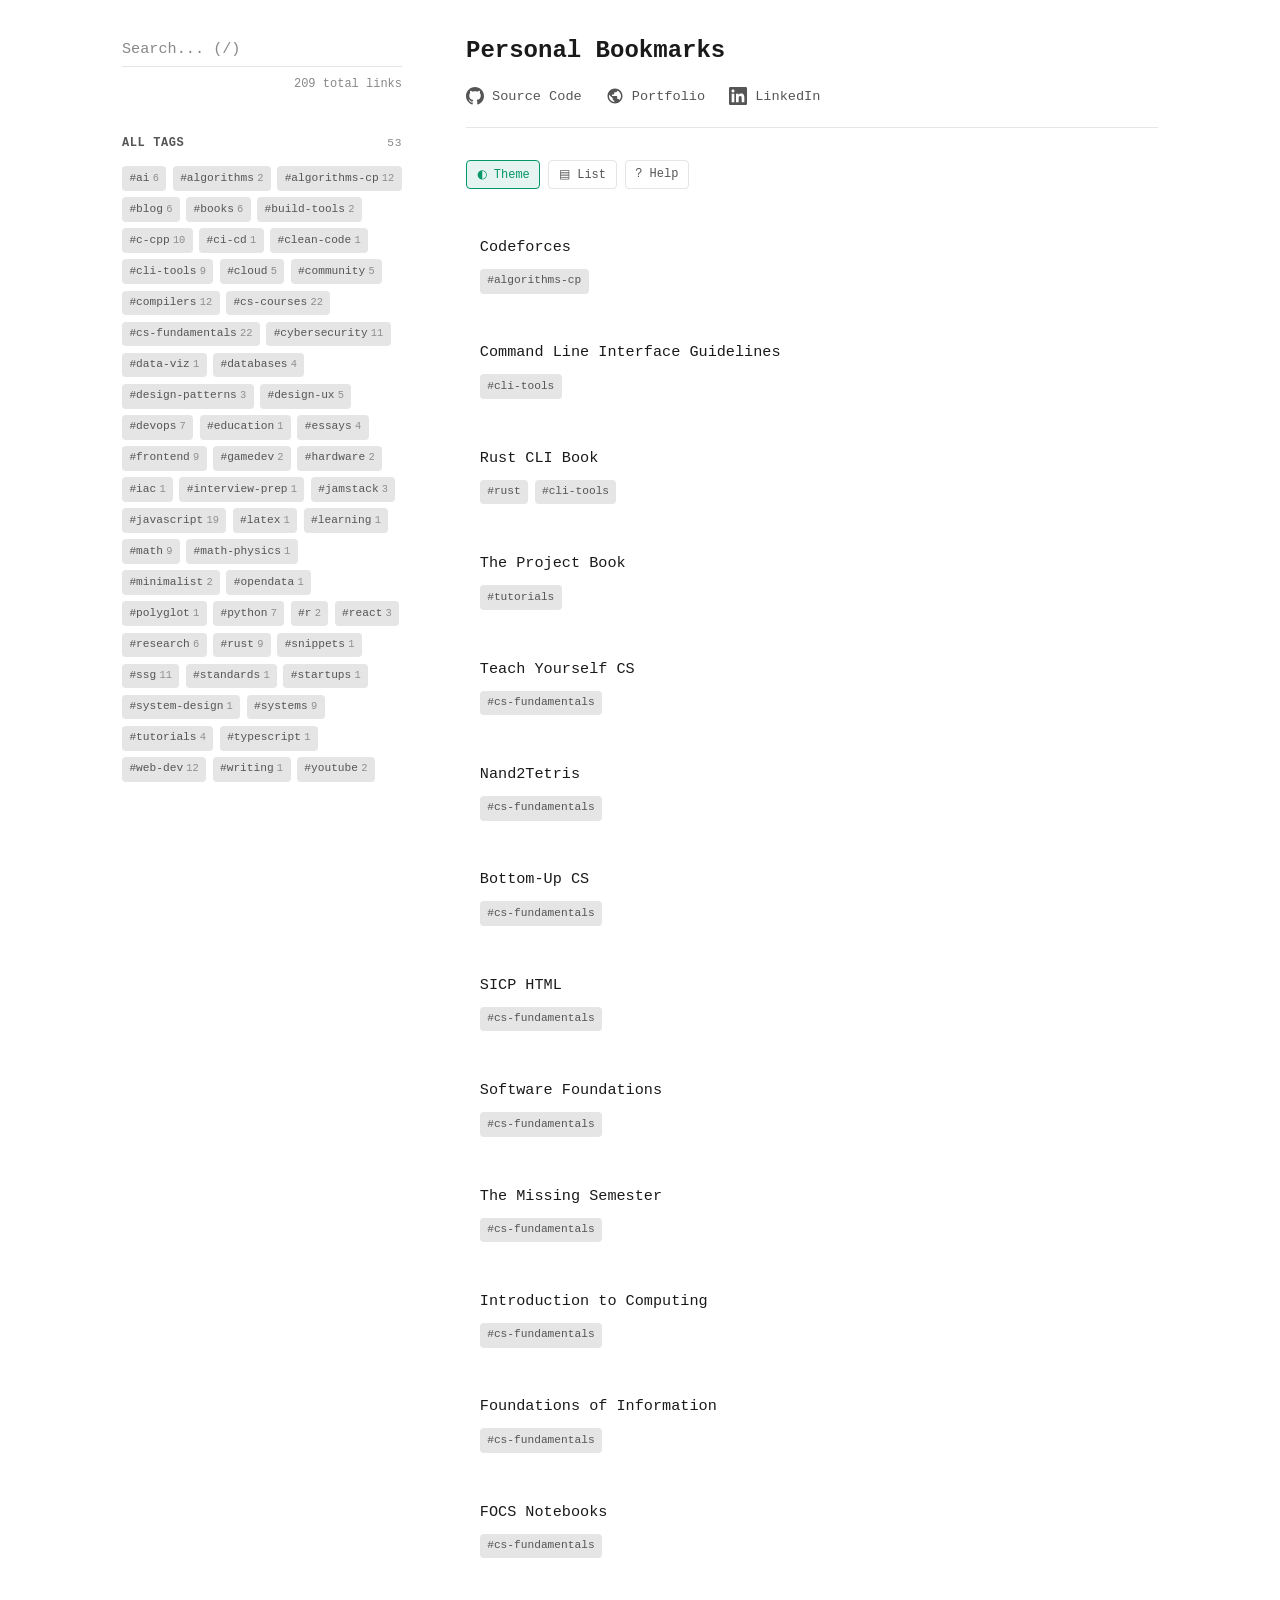
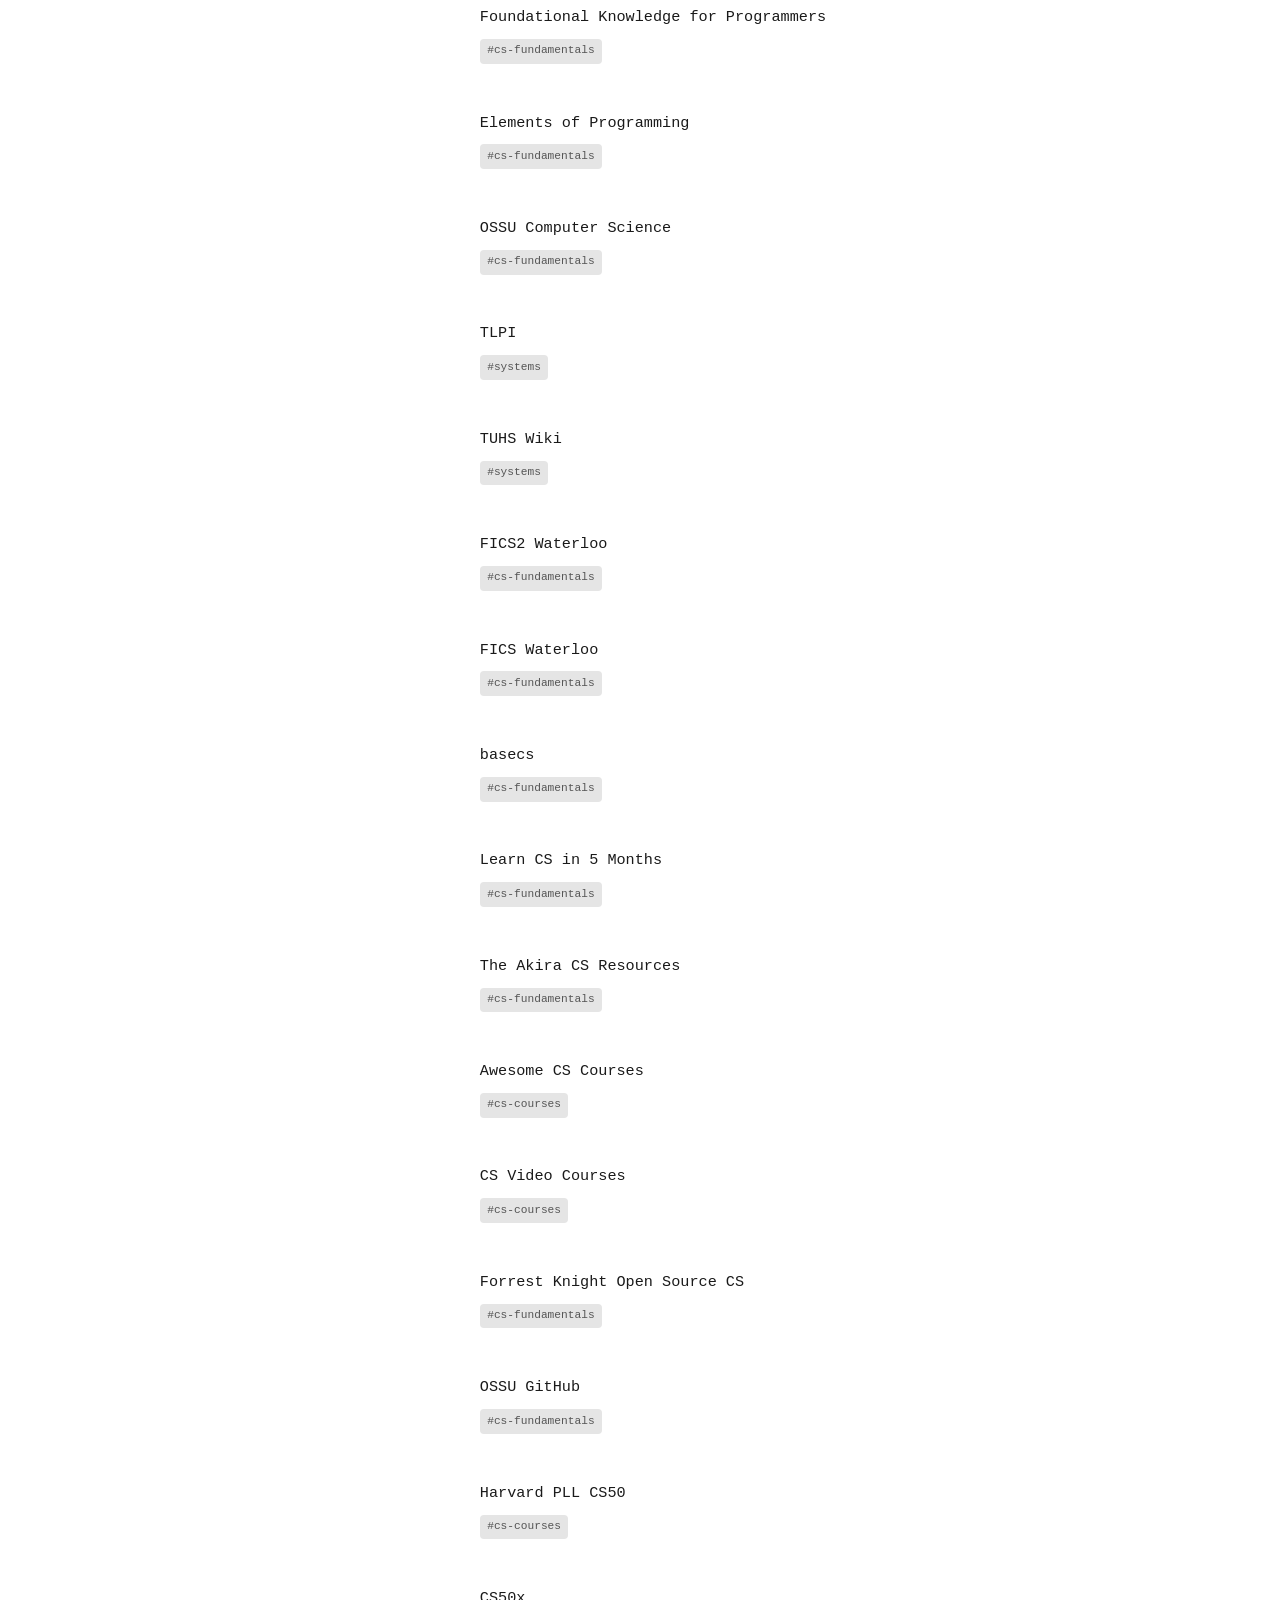
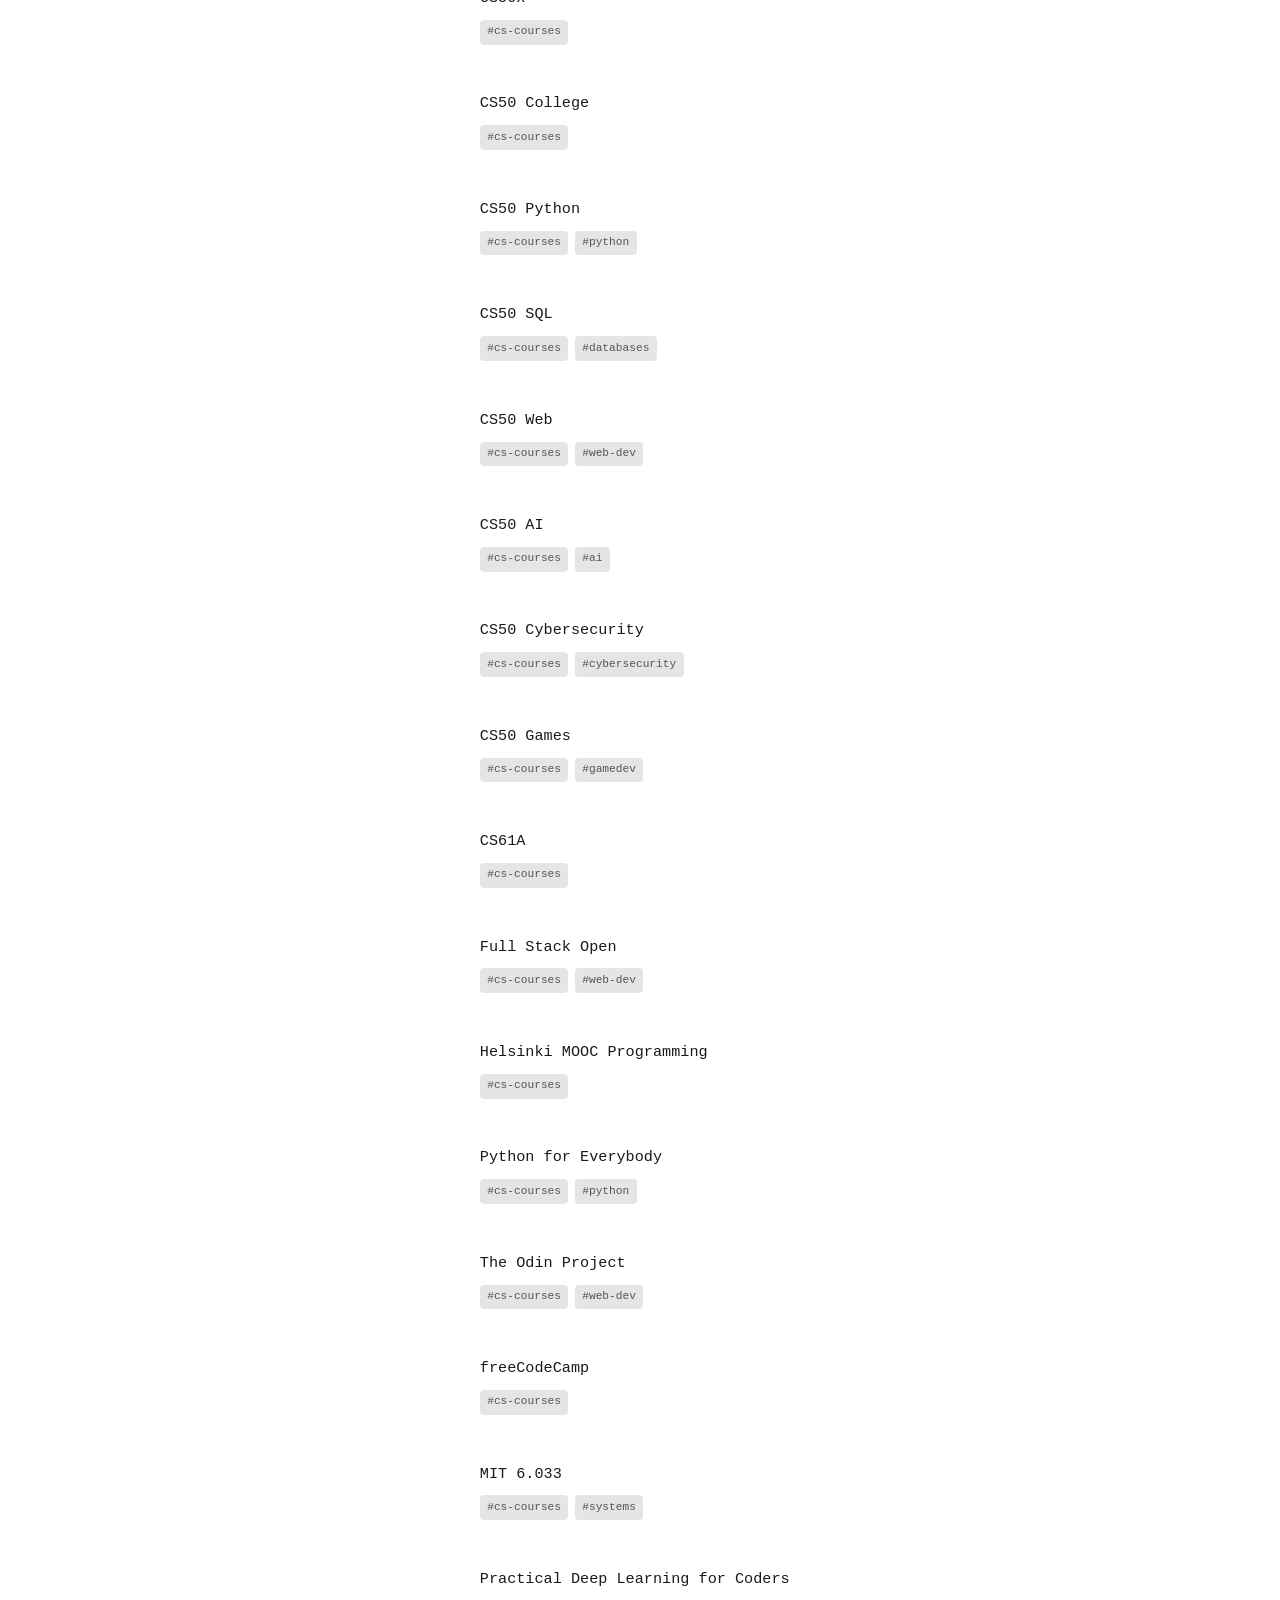
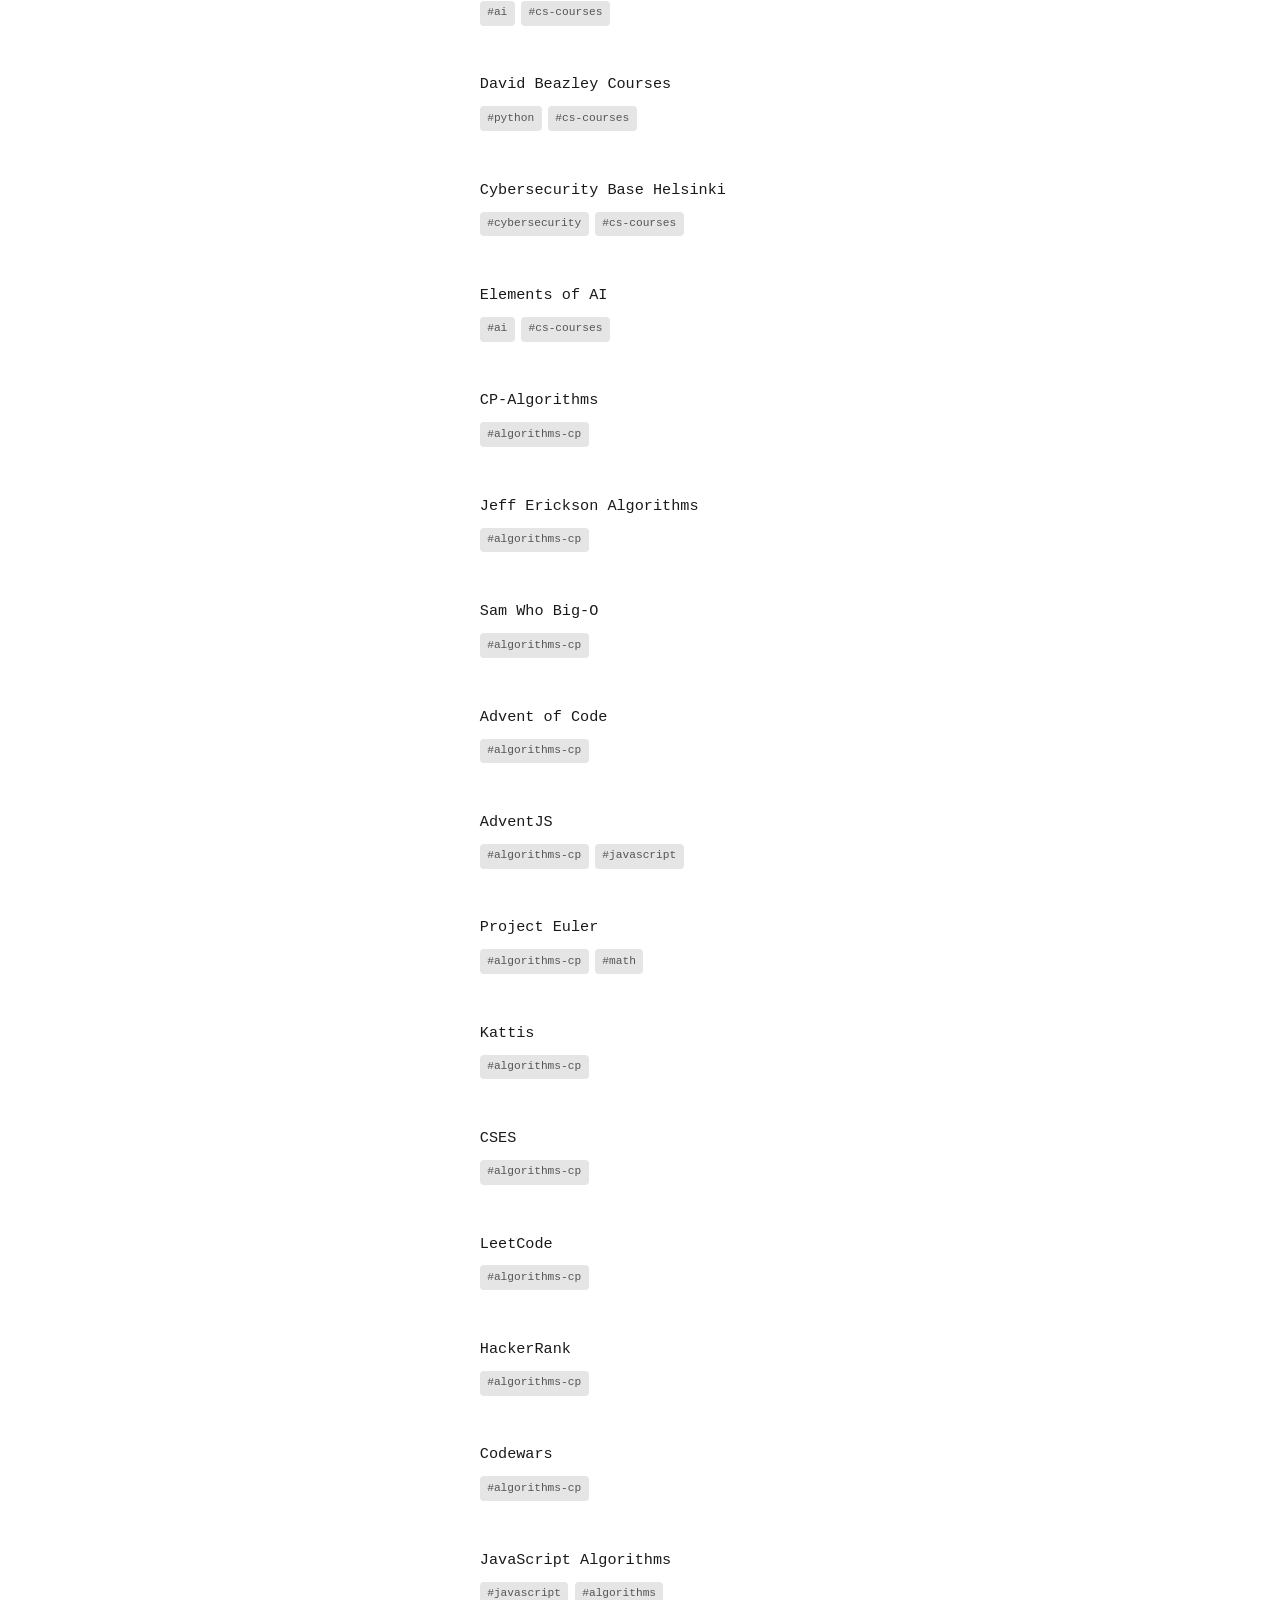
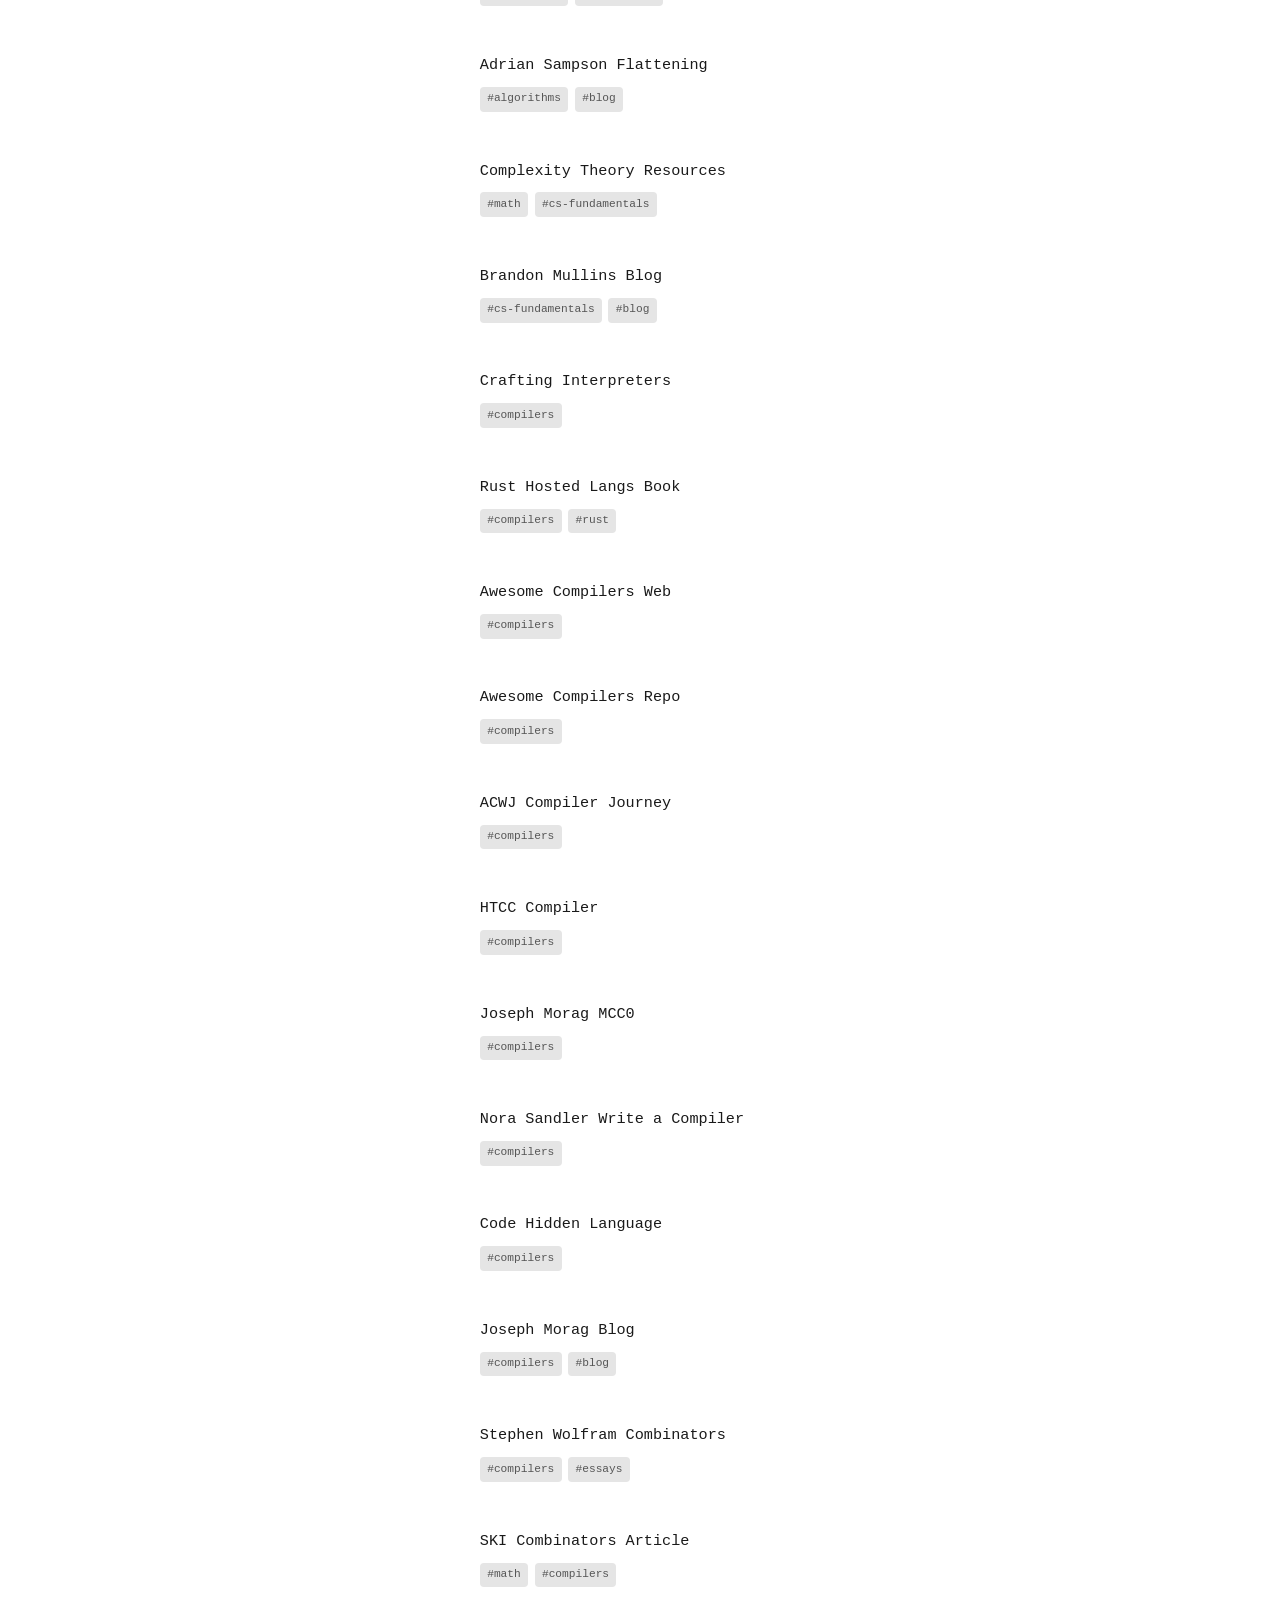
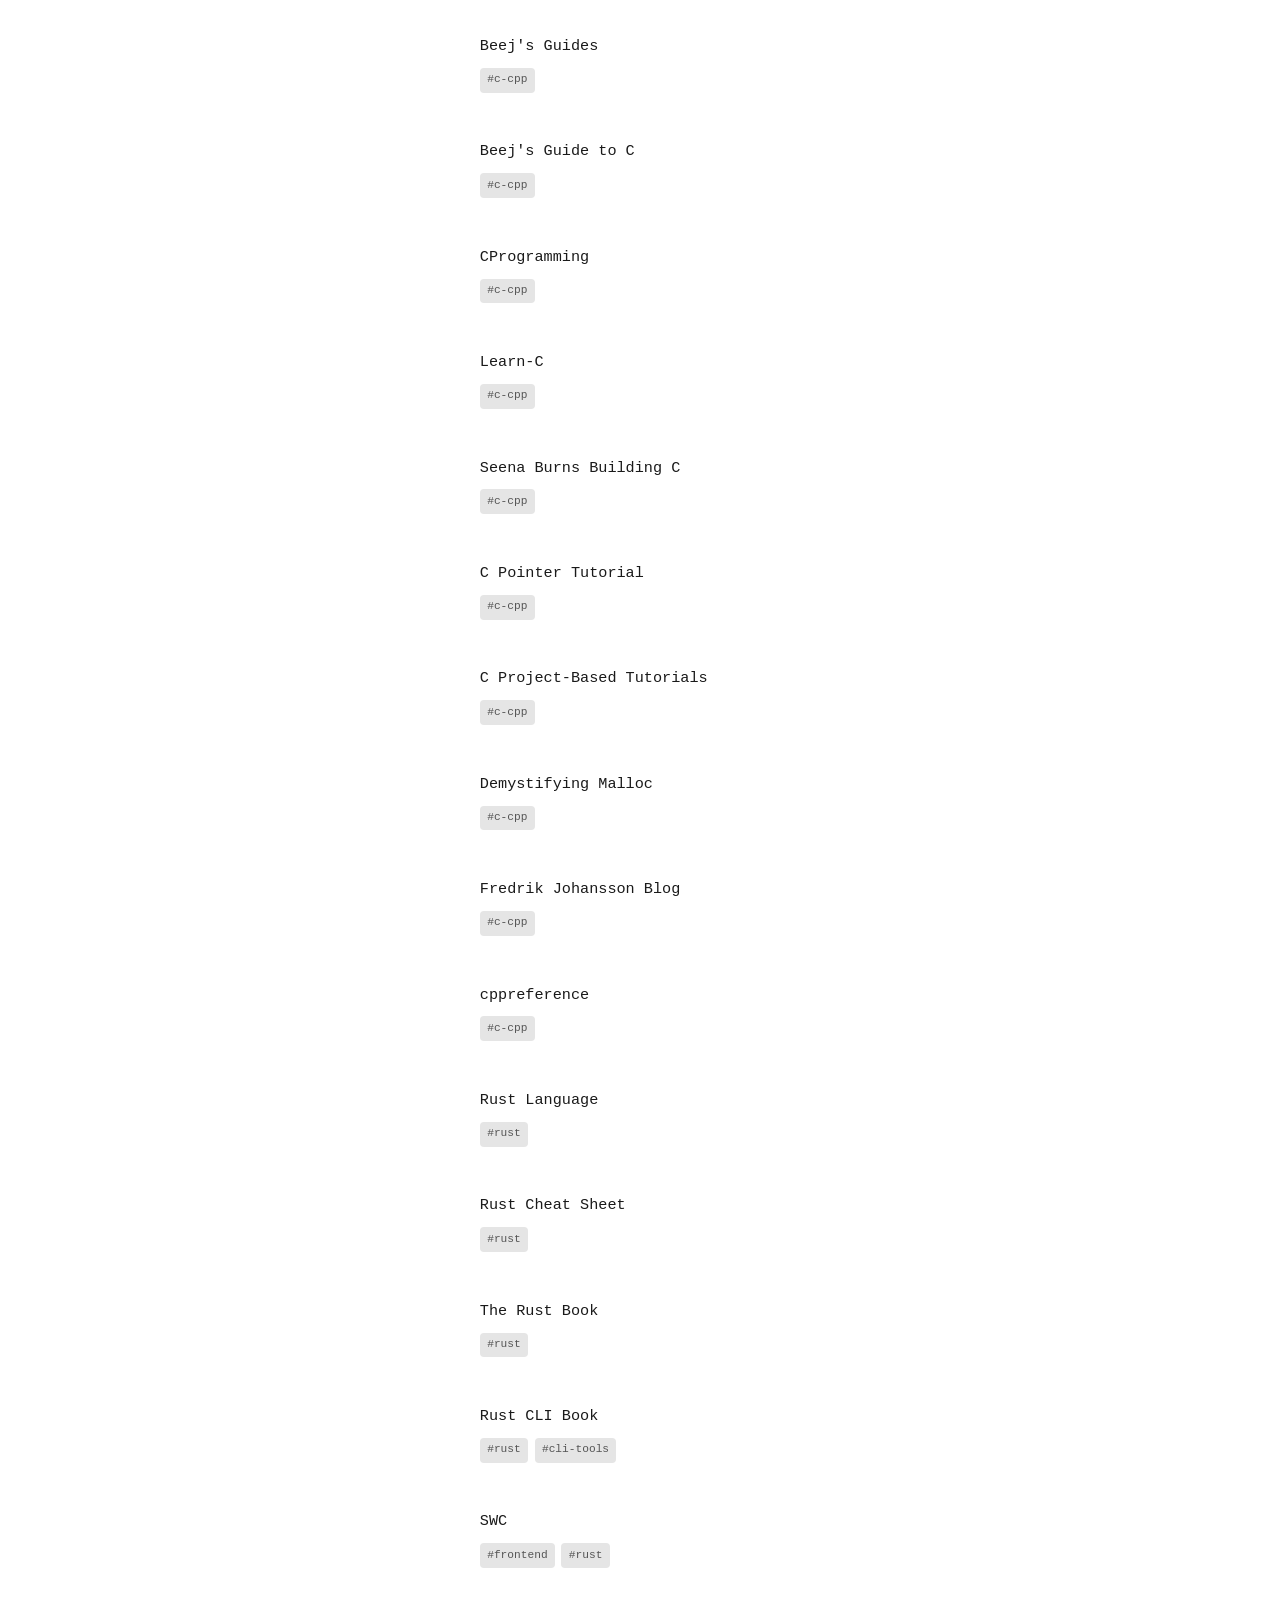
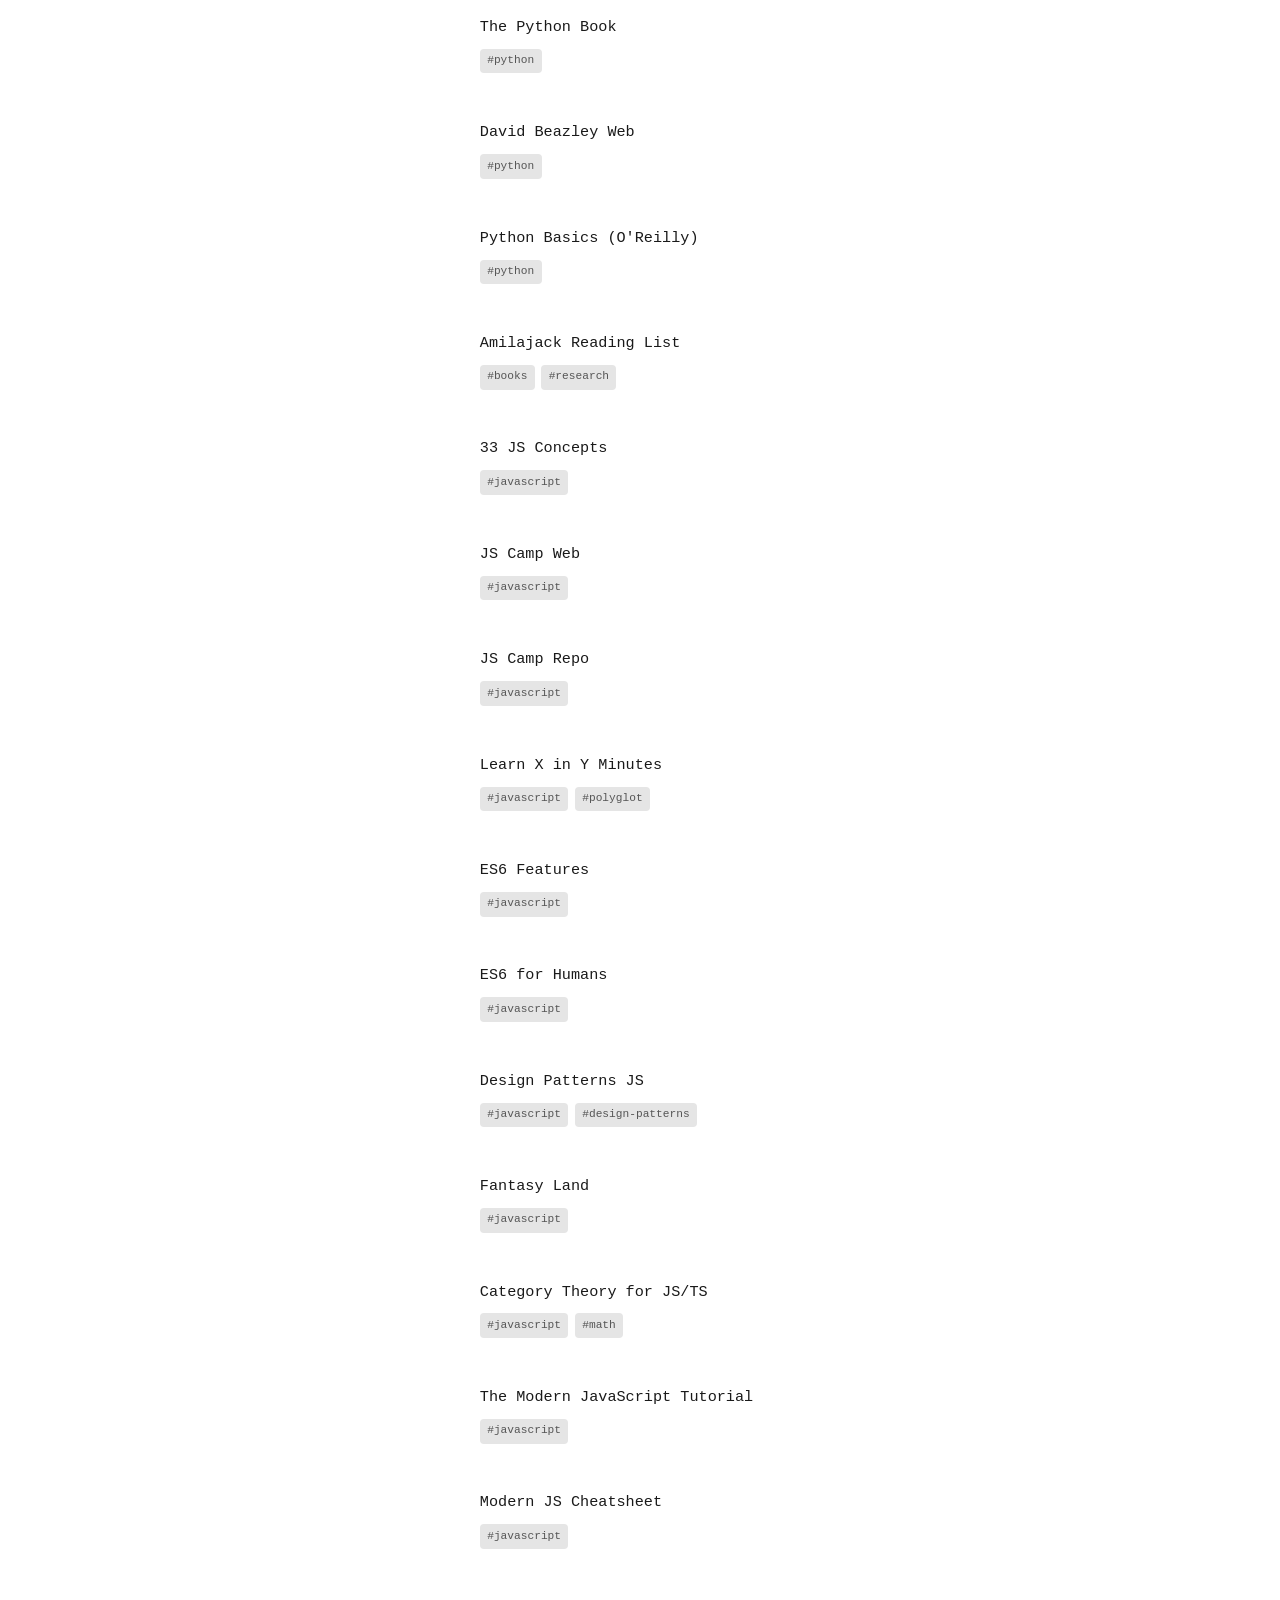
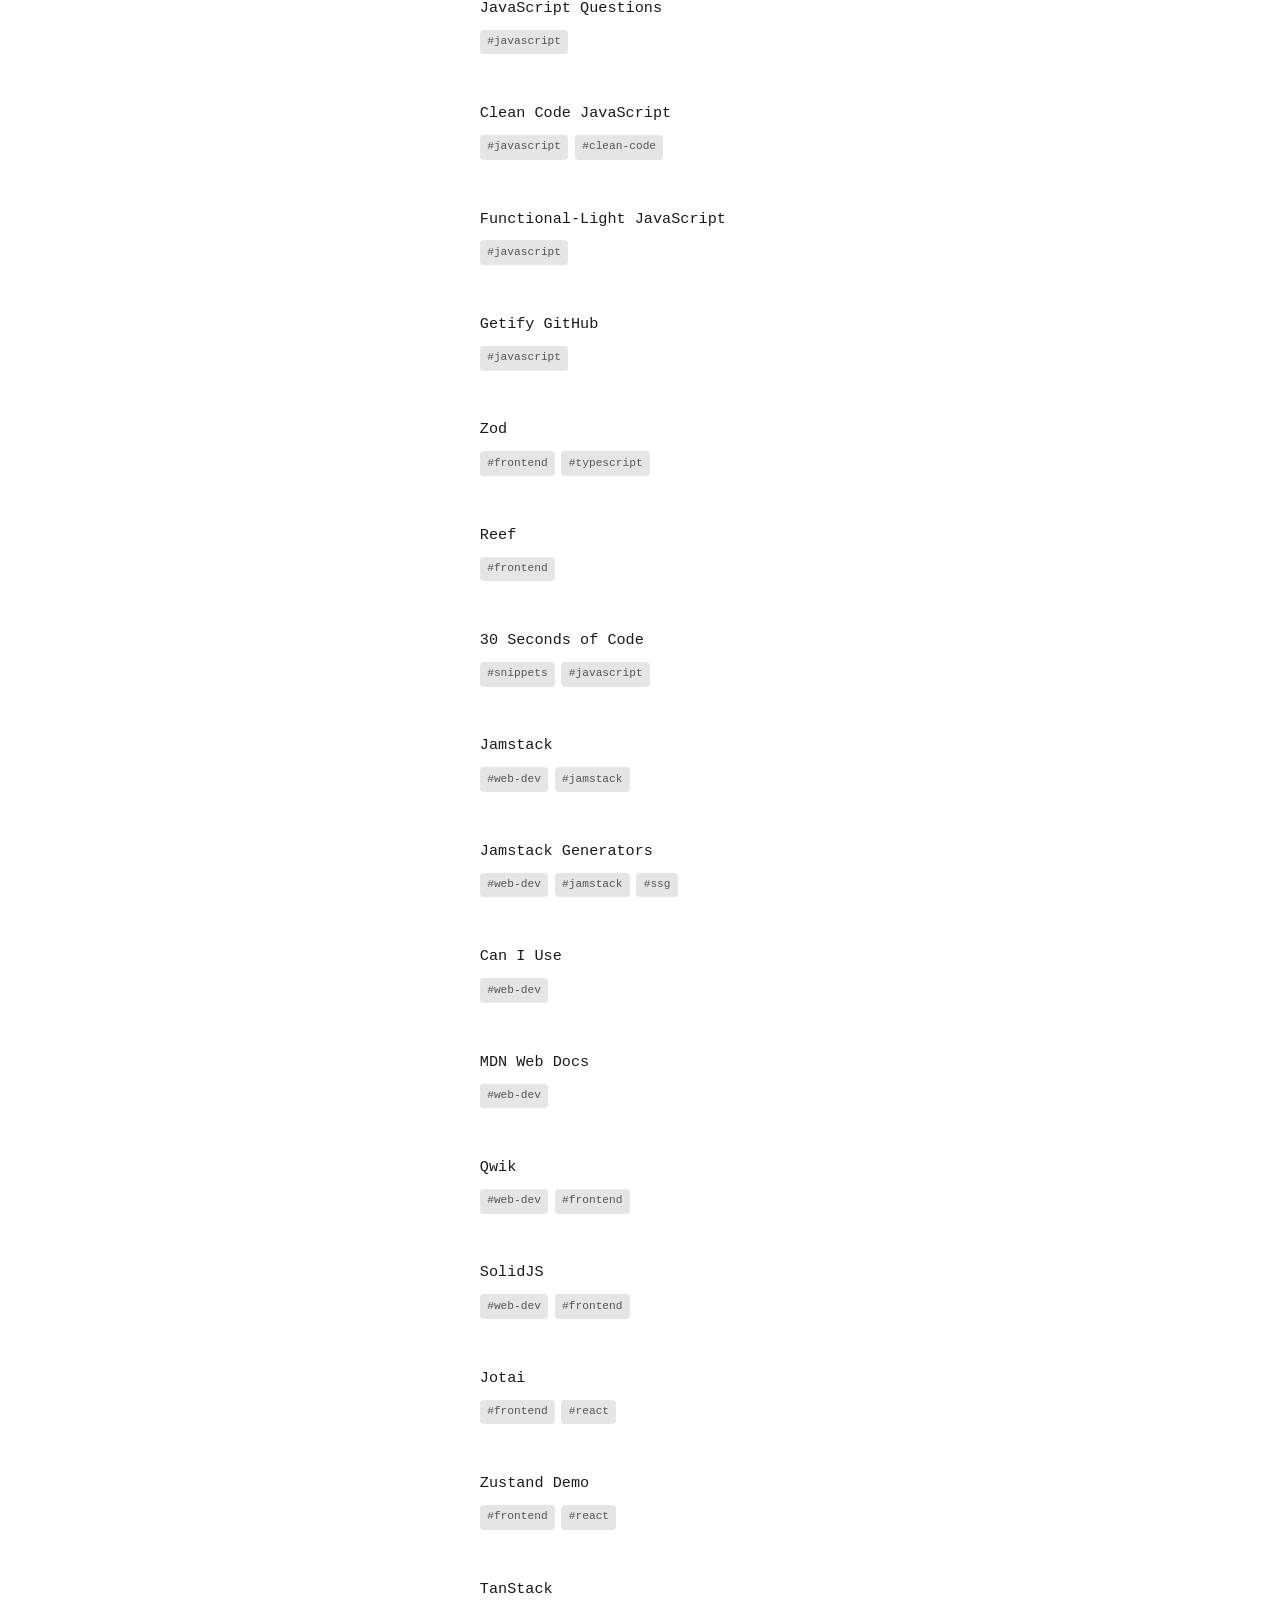
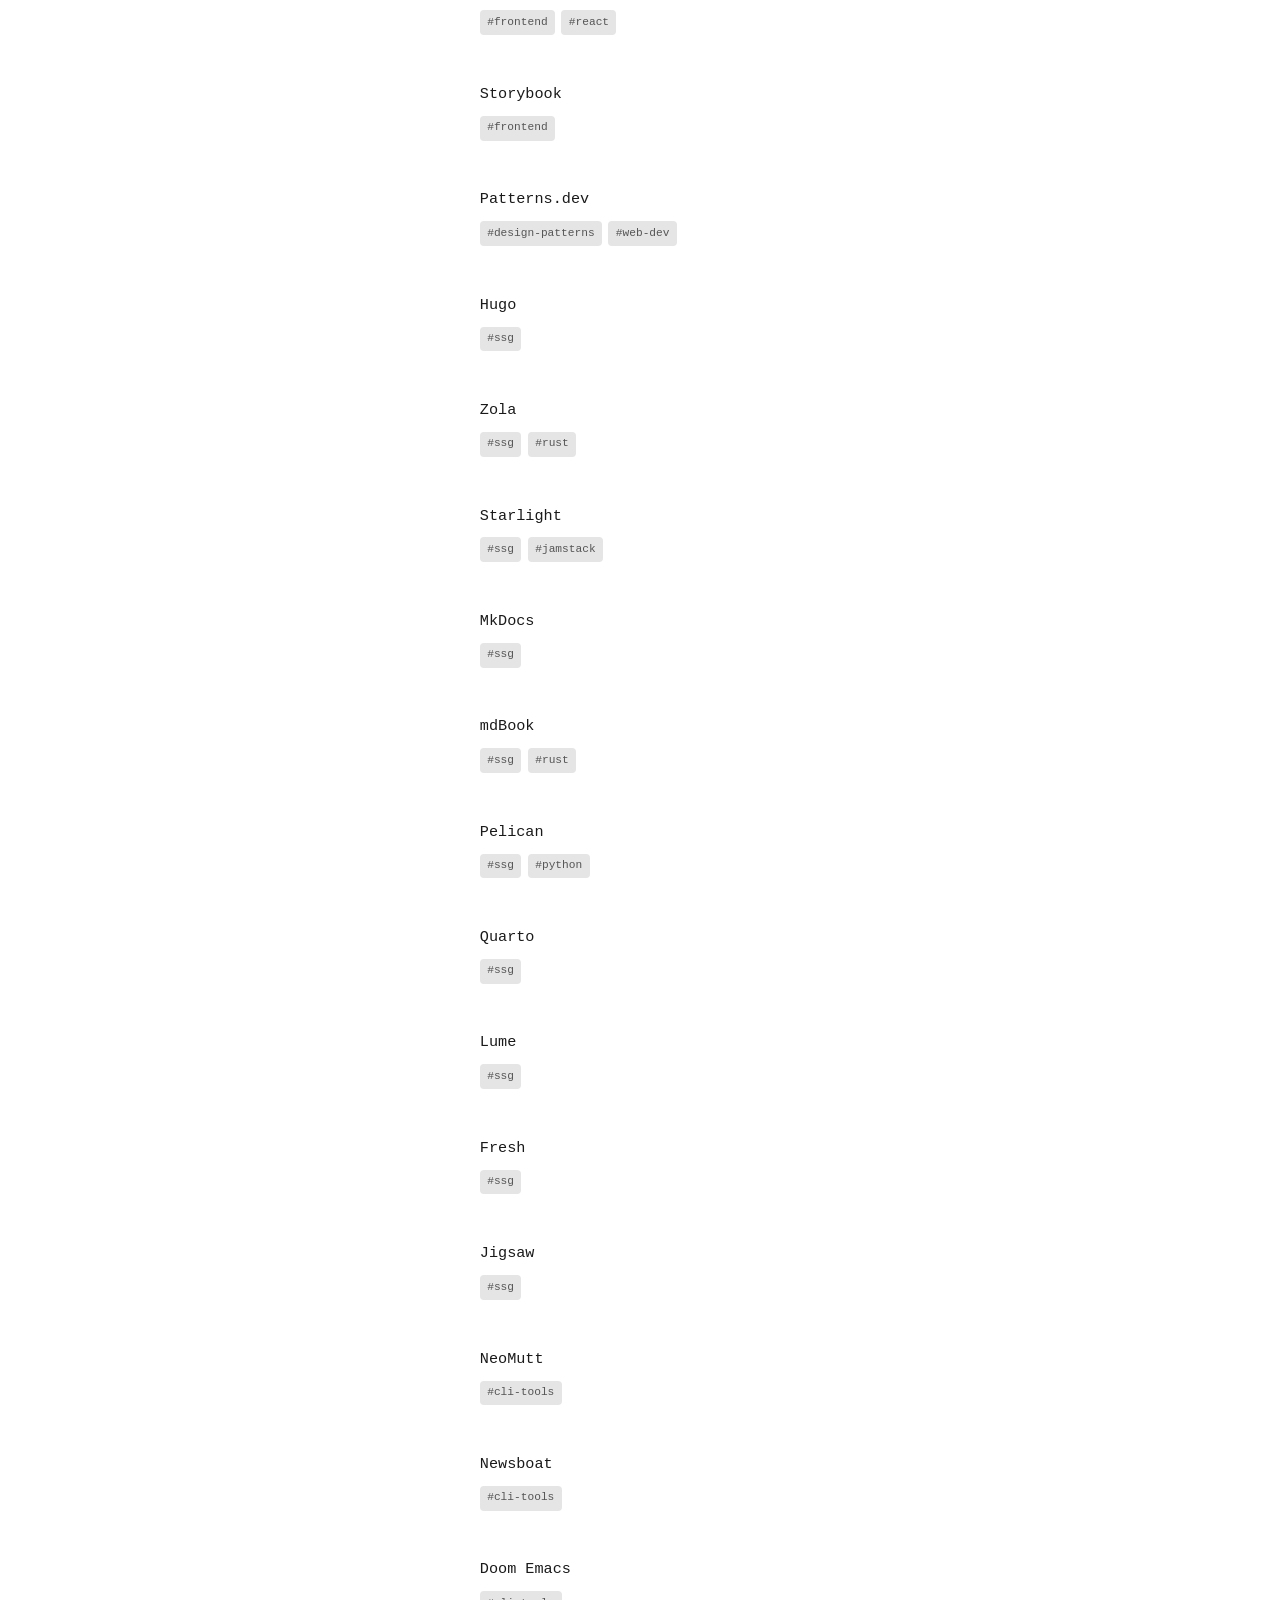
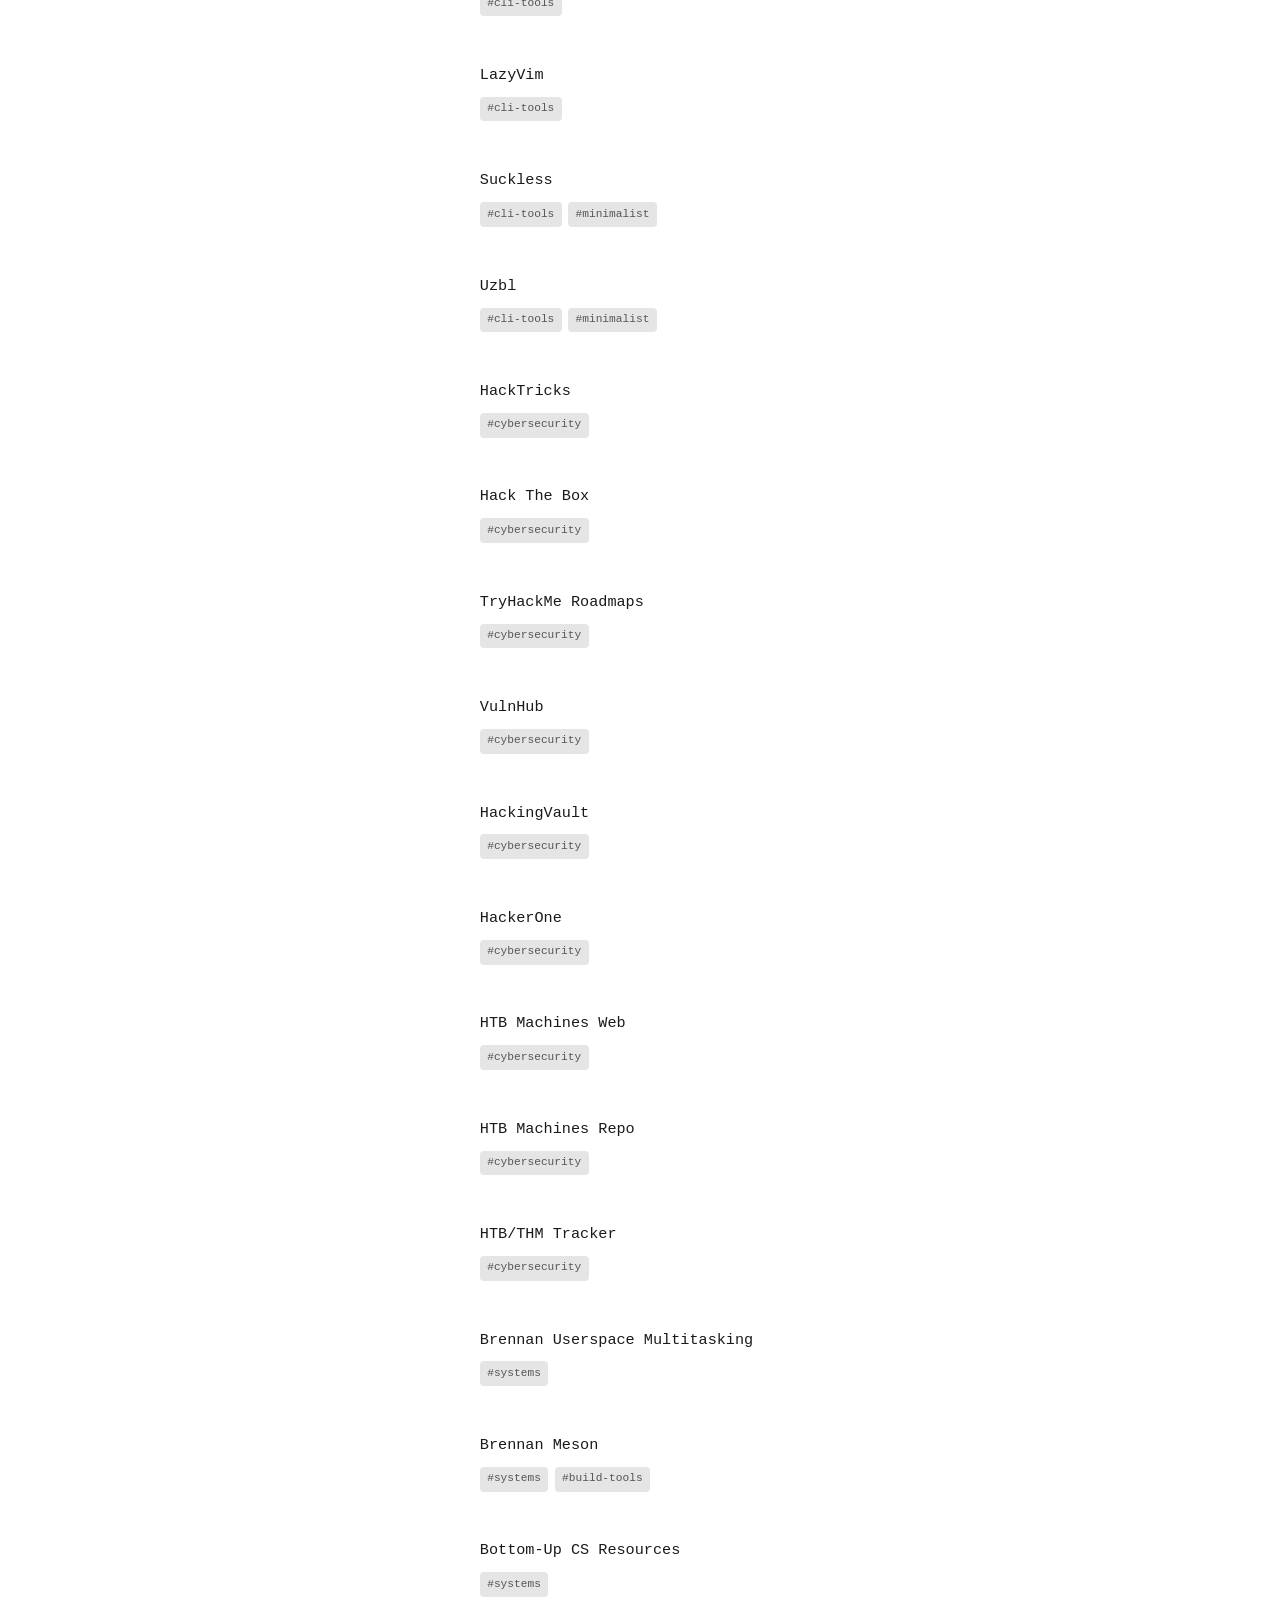
==== index.html @ edc0f3c7 "Change code of web, minimal" ====
<!doctype html>
<html lang="en">
  <head>
    <meta charset="UTF-8" />
    <meta name="viewport" content="width=device-width, initial-scale=1.0" />
    <meta name="description" content="A minimal, keyboard-driven bookmark manager with search, tags, and favorites." />
    <meta name="theme-color" content="#000000" media="(prefers-color-scheme: dark)" />
    <meta name="theme-color" content="#ffffff" media="(prefers-color-scheme: light)" />
    <link rel="shortcut icon" href="bookmark.svg" type="image/svg+xml">
    <title>Personal Bookmarks</title>
    <link rel="stylesheet" href="styles.css" />
    <script type="module">
      const t = localStorage.getItem("bookmarks_theme");
      if (t) document.documentElement.setAttribute("data-theme", t);
    </script>
    <script type="module" src="main.js"></script>
  </head>

  <body>
    <a href="#links-list" class="skip-link">Skip to content</a>

    <aside class="sidebar hidden" id="sidebar" aria-hidden="true">
      <div class="search-container">
        <label for="search" class="visually-hidden">Search bookmarks</label>
        <input
          type="text"
          id="search"
          placeholder="Search... (/)"
          autocomplete="off"
          aria-describedby="results-info"
        />
        <div id="results-info" class="results-info"></div>
      </div>

      <div class="meta-section" id="favorites-section" style="display: none">
        <h2 class="meta-title">
          <span>★ Favorites</span>
          <span class="count" id="fav-count">0</span>
        </h2>
        <div class="tags" id="favorites-filter">
          <span class="tag" data-filter="favorites" role="button" tabindex="0">Show all ★</span>
        </div>
      </div>

      <div class="meta-section">
        <h2 class="meta-title">
          <span>All Tags</span>
          <span class="count" id="tags-count">0</span>
        </h2>
        <div class="tags" id="global-tags-list"></div>
      </div>
    </aside>

    <main class="main-content">
      <div class="page-header">
        <h1 class="page-title">Personal Bookmarks</h1>
        <div class="social-links">
          <a
            href="https://github.com/jeanctr/bookmarks"
            target="_blank"
            rel="noopener noreferrer"
            title="GitHub"
          >
            <svg viewBox="0 0 24 24" aria-hidden="true">
              <path
                d="M12 0c-6.626 0-12 5.373-12 12 0 5.302 3.438 9.8 8.207 11.387.599.111.793-.261.793-.577v-2.234c-3.338.726-4.033-1.416-4.033-1.416-.546-1.387-1.333-1.756-1.333-1.756-1.089-.745.083-.729.083-.729 1.205.084 1.839 1.237 1.839 1.237 1.07 1.834 2.807 1.304 3.492.997.107-.775.418-1.305.762-1.604-2.665-.305-5.467-1.334-5.467-5.931 0-1.311.469-2.381 1.236-3.221-.124-.303-.535-1.524.117-3.176 0 0 1.008-.322 3.301 1.23.957-.266 1.983-.399 3.003-.404 1.02.005 2.047.138 3.006.404 2.291-1.552 3.297-1.23 3.297-1.23.653 1.653.242 2.874.118 3.176.77.84 1.235 1.911 1.235 3.221 0 4.609-2.807 5.624-5.479 5.921.43.372.823 1.102.823 2.222v3.293c0 .319.192.694.801.576 4.765-1.589 8.199-6.086 8.199-11.386 0-6.627-5.373-12-12-12z"
              />
            </svg>
            <span>Source Code<span class="visually-hidden"> (opens in new tab)</span></span>
          </a>
          <a
            href="https://jeanctr.dev"
            target="_blank"
            rel="noopener noreferrer"
            title="Portfolio"
          >
            <svg viewBox="0 0 24 24" aria-hidden="true">
              <path
                d="M12 2C6.48 2 2 6.48 2 12s4.48 10 10 10 10-4.48 10-10S17.52 2 12 2zm-1 17.93c-3.95-.49-7-3.85-7-7.93 0-.62.08-1.21.21-1.79L9 15v1c0 1.1.9 2 2 2v1.93zm6.9-2.54c-.26-.81-1-1.39-1.9-1.39h-1v-3c0-.55-.45-1-1-1H8v-2h2c.55 0 1-.45 1-1V7h2c1.1 0 2-.9 2-2v-.41c2.93 1.19 5 4.06 5 7.41 0 2.08-.8 3.97-2.1 5.39z"
              />
            </svg>
            <span>Portfolio<span class="visually-hidden"> (opens in new tab)</span></span>
          </a>
          <a
            href="https://linkedin.com/in/tu-usuario"
            target="_blank"
            rel="noopener noreferrer"
            title="LinkedIn"
          >
            <svg viewBox="0 0 24 24" aria-hidden="true">
              <path
                d="M20.447 20.452h-3.554v-5.569c0-1.328-.027-3.037-1.852-3.037-1.853 0-2.136 1.445-2.136 2.939v5.667H9.351V9h3.414v1.561h.046c.477-.9 1.637-1.85 3.37-1.85 3.601 0 4.267 2.37 4.267 5.455v6.286zM5.337 7.433c-1.144 0-2.063-.926-2.063-2.065 0-1.138.92-2.063 2.063-2.063 1.14 0 2.064.925 2.064 2.063 0 1.139-.925 2.065-2.064 2.065zm1.782 13.019H3.555V9h3.564v11.452zM22.225 0H1.771C.792 0 0 .774 0 1.729v20.542C0 23.227.792 24 1.771 24h20.451C23.2 24 24 23.227 24 22.271V1.729C24 .774 23.2 0 22.222 0h.003z"
              />
            </svg>
            <span>LinkedIn<span class="visually-hidden"> (opens in new tab)</span></span>
          </a>
        </div>
      </div>

      <div class="top-bar">
        <button type="button" class="icon-btn" id="btn-theme" title="Toggle theme (t)" aria-pressed="false">
          ◐ Theme
        </button>
        <button type="button" class="icon-btn" id="btn-view" title="Toggle view (v)" aria-pressed="false">
          ▤ View
        </button>
        <button type="button" class="icon-btn" id="btn-help" title="Show shortcuts (?)">
          ? Help
        </button>
      </div>

      <div class="links-container" id="links-list">
        <p class="status-message">Loading bookmarks...</p>
      </div>
    </main>

    <div class="modal-overlay" id="help-modal">
      <div class="modal" role="dialog" aria-labelledby="help-title" aria-modal="true">
        <h2 id="help-title">
          <svg viewBox="0 0 24 24" aria-hidden="true">
            <path
              d="M20 5H4c-1.1 0-1.99.9-1.99 2L2 17c0 1.1.9 2 2 2h16c1.1 0 2-.9 2-2V7c0-1.1-.9-2-2-2zm-9 3h2v2h-2V8zm0 3h2v2h-2v-2zM8 8h2v2H8V8zm0 3h2v2H8v-2zm-1 2H5v-2h2v2zm0-3H5V8h2v2zm9 7H8v-2h8v2zm0-4h-2v-2h2v2zm0-3h-2V8h2v2zm3 3h-2v-2h2v2zm0-3h-2V8h2v2z"
            />
          </svg>
          Keyboard Shortcuts
        </h2>

        <div class="shortcuts-grid">
          <div class="shortcut-group">
            <div class="shortcut-group-title">Navigation</div>
            <div class="shortcut-list">
              <div class="shortcut-item">
                <kbd>j</kbd><span class="desc">Next item</span>
              </div>
              <div class="shortcut-item">
                <kbd>k</kbd><span class="desc">Previous item</span>
              </div>
              <div class="shortcut-item">
                <kbd>g</kbd><span class="desc">Go to top</span>
              </div>
              <div class="shortcut-item">
                <kbd>⇧ g</kbd><span class="desc">Go to bottom</span>
              </div>
              <div class="shortcut-item">
                <kbd>↵</kbd><span class="desc">Open focused</span>
              </div>
            </div>
          </div>

          <div class="shortcut-group">
            <div class="shortcut-group-title">Search</div>
            <div class="shortcut-list">
              <div class="shortcut-item">
                <kbd>/</kbd><span class="desc">Focus search</span>
              </div>
              <div class="shortcut-item">
                <kbd>Esc</kbd><span class="desc">Clear / blur</span>
              </div>
            </div>
          </div>

          <div class="shortcut-group">
            <div class="shortcut-group-title">Actions</div>
            <div class="shortcut-list">
              <div class="shortcut-item">
                <kbd>f</kbd><span class="desc">Toggle favorite</span>
              </div>
              <div class="shortcut-item">
                <kbd>y</kbd><span class="desc">Copy URL</span>
              </div>
            </div>
          </div>

          <div class="shortcut-group">
            <div class="shortcut-group-title">View</div>
            <div class="shortcut-list">
              <div class="shortcut-item">
                <kbd>v</kbd><span class="desc">List / grid</span>
              </div>
              <div class="shortcut-item">
                <kbd>t</kbd><span class="desc">Toggle theme</span>
              </div>
              <div class="shortcut-item">
                <kbd>?</kbd><span class="desc">Show help</span>
              </div>
            </div>
          </div>
        </div>

        <button type="button" class="modal-close" id="help-close">Close (Esc)</button>
      </div>
    </div>

    <div class="toast" id="toast" role="status" aria-live="polite" aria-atomic="true"></div>

    <noscript>
      <div class="noscript-message">
        This application requires JavaScript to function. Please enable JavaScript in your browser settings.
      </div>
    </noscript>
  </body>
</html>
---- styles.css ----
:root {
  --bg: #000000;
  --bg-transparent: rgba(0, 0, 0, 0.8);
  --bg-card: #0a0a0a;
  --fg: #eeeeee;
  --muted: #666666;
  --muted-light: #999999;
  --accent: #10b981;
  --accent-dim: rgba(16, 185, 129, 0.1);
  --border: #1c1c1e;
  --border-light: #333333;
  --error: #ef4444;
  --highlight: rgba(250, 204, 21, 0.3);
  --fav: #fbbf24;
  
  /* Sistema de z-index */
  --z-sticky: 10;
  --z-modal: 100;
  --z-toast: 200;
  
  color-scheme: dark light;
}

:root[data-theme="light"] {
  --bg: #ffffff;
  --bg-transparent: rgba(255, 255, 255, 0.85);
  --bg-card: #f7f7f7;
  --fg: #1a1a1a;
  --muted: #888888;
  --muted-light: #555555;
  --accent: #059669;
  --accent-dim: rgba(5, 150, 105, 0.1);
  --border: #e5e5e5;
  --border-light: #d4d4d4;
  --highlight: rgba(250, 204, 21, 0.4);
  --fav: #d97706;
}

* {
  box-sizing: border-box;
  margin: 0;
  padding: 0;
}

html {
  scroll-behavior: smooth;
}

body {
  font-family: ui-monospace, SFMono-Regular, Menlo, Monaco, Consolas, monospace;
  background-color: var(--bg);
  color: var(--fg);
  max-width: 1100px;
  margin: 0 auto;
  padding: 2rem;
  -webkit-font-smoothing: antialiased;
  -moz-osx-font-smoothing: grayscale;
  line-height: 1.6;
  display: flex;
  gap: 4rem;
  align-items: flex-start;
}

/* === HEADER === */
.page-header {
  margin-bottom: 2rem;
  padding-bottom: 1rem;
  border-bottom: 1px solid var(--border);
}

.page-title {
  font-size: 1.5rem;
  font-weight: 600;
  margin: 0 0 0.75rem 0;
  color: var(--fg);
}

.social-links {
  display: flex;
  gap: 1.5rem;
  font-size: 0.85rem;
}

.social-links a {
  color: var(--muted-light);
  text-decoration: none;
  text-decoration-skip-ink: auto;
  transition: all 0.15s ease;
  display: inline-flex;
  align-items: center;
  gap: 0.5rem;
  padding: 0.2rem 0;
}

.social-links a:hover {
  color: var(--accent);
}

.social-links svg {
  width: 18px;
  height: 18px;
  fill: currentColor;
  flex-shrink: 0;
}

/* === TOP BAR === */
.top-bar {
  display: flex;
  gap: 0.5rem;
  margin-bottom: 2rem;
  flex-wrap: wrap;
  align-items: center;
}

.icon-btn {
  background: transparent;
  border: 1px solid var(--border);
  color: var(--muted-light);
  padding: 0.4rem 0.6rem;
  border-radius: 4px;
  cursor: pointer;
  font-family: inherit;
  font-size: 0.75rem;
  transition:
    color 0.15s ease,
    border-color 0.15s ease,
    background-color 0.15s ease;
  display: inline-flex;
  align-items: center;
  gap: 0.3rem;
}

.icon-btn:hover {
  color: var(--accent);
  border-color: var(--accent);
}

.icon-btn:focus-visible {
  outline: 2px solid var(--accent);
  outline-offset: 2px;
}

.icon-btn.active {
  color: var(--accent);
  border-color: var(--accent);
  background: var(--accent-dim);
}

/* === SIDEBAR === */
.sidebar {
  flex: 0 0 280px;
  position: sticky;
  top: 2rem;
  max-height: calc(100vh - 4rem);
  overflow-y: auto;
  scrollbar-width: none;
  -ms-overflow-style: none;
}

.sidebar::-webkit-scrollbar {
  display: none;
}

.search-container {
  margin-bottom: 1.5rem;
  position: sticky;
  top: 0;
  background-color: var(--bg);
  padding-bottom: 1rem;
  z-index: var(--z-sticky);
}

#search {
  width: 100%;
  padding: 0.5rem 0;
  background: transparent;
  border: none;
  border-bottom: 1px solid var(--border);
  color: var(--fg);
  font-family: inherit;
  font-size: 0.95rem;
  outline: none;
  appearance: none;
  -webkit-appearance: none;
  transition: border-color 0.15s ease;
}

#search:focus {
  border-bottom-color: var(--accent);
}

#search:focus-visible {
  border-bottom-color: var(--accent);
}

#search::placeholder {
  color: var(--muted);
}

.results-info {
  font-size: 0.75rem;
  color: var(--muted);
  margin-top: 0.5rem;
  text-align: right;
  min-height: 1em;
}

.meta-section {
  margin-bottom: 2rem;
}

.meta-title {
  font-size: 0.75rem;
  text-transform: uppercase;
  letter-spacing: 0.05em;
  color: var(--muted-light);
  margin: 0 0 0.8rem 0;
  font-weight: 600;
  display: flex;
  justify-content: space-between;
  align-items: center;
}

.meta-title .count {
  color: var(--muted);
  font-weight: normal;
  font-size: 0.7rem;
}

/* === TAGS === */
.tags {
  display: flex;
  flex-wrap: wrap;
  gap: 0.4rem;
}

.tag {
  font-size: 0.7rem;
  cursor: pointer;
  color: var(--muted-light);
  padding: 0.15rem 0.4rem;
  background-color: var(--border);
  border-radius: 4px;
  transition:
    color 0.15s ease,
    background-color 0.15s ease,
    border-color 0.15s ease;
  user-select: none;
  border: 1px solid transparent;
}

.tag:hover {
  color: var(--accent);
  background-color: var(--accent-dim);
}

.tag:focus-visible {
  outline: 2px solid var(--accent);
  outline-offset: 1px;
}

.tag.active {
  color: var(--accent);
  border-color: var(--accent);
  background-color: var(--accent-dim);
}

.tag .tag-count {
  opacity: 0.6;
  margin-left: 0.2rem;
  font-size: 0.65rem;
}

/* === MAIN CONTENT === */
.main-content {
  flex: 1;
  min-width: 0;
  padding-bottom: 5rem;
}

.links-container {
  display: flex;
  flex-direction: column;
  gap: 1.2rem;
}

.links-container.view-grid {
  display: grid;
  grid-template-columns: repeat(auto-fill, minmax(280px, 1fr));
  gap: 1rem;
}

.link-item {
  display: flex;
  flex-direction: column;
  gap: 0.3rem;
  padding: 0.8rem;
  border: 1px solid transparent;
  border-radius: 6px;
  background: transparent;
  transition:
    border-color 0.15s ease,
    background-color 0.15s ease,
    opacity 0.2s ease,
    transform 0.2s ease;
  opacity: 1;
  animation: fadeIn 0.2s ease;
}

@keyframes fadeIn {
  from {
    opacity: 0;
    transform: translateY(4px);
  }
  to {
    opacity: 1;
    transform: translateY(0);
  }
}

@media (prefers-reduced-motion: reduce) {
  .link-item {
    animation: none;
  }
  
  * {
    transition-duration: 0.01ms !important;
    animation-duration: 0.01ms !important;
  }
}

.link-item:hover {
  border-color: var(--border);
  background: var(--bg-card);
}

.link-item.focused {
  border-color: var(--accent);
  background: var(--accent-dim);
}

.link-item.hidden {
  display: none;
}

.link-header {
  display: flex;
  align-items: flex-start;
  gap: 0.5rem;
}

.link-title {
  color: var(--fg);
  text-decoration: none;
  text-decoration-skip-ink: auto;
  font-size: 0.95rem;
  flex: 1;
  transition: color 0.15s ease;
}

.link-title:hover {
  color: var(--accent);
}

.link-actions {
  display: flex;
  gap: 0.3rem;
  opacity: 0;
  transition: opacity 0.15s ease;
}

.link-item:hover .link-actions,
.link-item.focused .link-actions {
  opacity: 1;
}

.action-btn {
  background: transparent;
  border: 1px solid var(--border);
  color: var(--muted-light);
  padding: 0.2rem 0.4rem;
  border-radius: 4px;
  cursor: pointer;
  font-family: inherit;
  font-size: 0.7rem;
  transition:
    color 0.15s ease,
    border-color 0.15s ease;
}

.action-btn:hover {
  color: var(--accent);
  border-color: var(--accent);
}

.action-btn:focus-visible {
  outline: 2px solid var(--accent);
  outline-offset: 1px;
}

.action-btn.fav-active {
  color: var(--fav);
  border-color: var(--fav);
}

.link-item .tags {
  margin-top: 0.3rem;
}

mark {
  background: var(--highlight);
  color: inherit;
  padding: 0 0.1rem;
  border-radius: 2px;
}

/* === MODAL DE AYUDA === */
.modal-overlay {
  position: fixed;
  inset: 0;
  background: rgba(0, 0, 0, 0.75);
  display: none;
  align-items: center;
  justify-content: center;
  z-index: var(--z-modal);
  backdrop-filter: blur(6px);
}

.modal-overlay.active {
  display: flex;
}

.modal {
  background: var(--bg);
  border: 1px solid var(--border-light);
  border-radius: 8px;
  padding: 1.8rem;
  max-width: 580px;
  width: 92%;
  box-shadow: 0 8px 24px rgba(0, 0, 0, 0.3);
}

.modal h2 {
  font-size: 0.85rem;
  margin: 0 0 1.2rem 0;
  color: var(--accent);
  font-weight: 600;
  text-transform: uppercase;
  letter-spacing: 0.1em;
  padding-bottom: 0.7rem;
  border-bottom: 1px solid var(--border);
  display: flex;
  align-items: center;
  gap: 0.6rem;
}

.modal h2 svg {
  width: 18px;
  height: 18px;
  fill: currentColor;
}

.shortcuts-grid {
  display: grid;
  grid-template-columns: repeat(2, 1fr);
  gap: 1.5rem;
}

.shortcut-group {
  margin: 0;
}

.shortcut-group-title {
  font-size: 0.7rem;
  text-transform: uppercase;
  letter-spacing: 0.1em;
  color: var(--muted-light);
  margin-bottom: 0.6rem;
  font-weight: 600;
  opacity: 0.8;
}

.shortcut-list {
  display: flex;
  flex-direction: column;
  gap: 0.4rem;
}

.shortcut-item {
  display: flex;
  align-items: center;
  gap: 0.7rem;
  padding: 0.25rem 0;
  border-radius: 4px;
  transition: background-color 0.1s ease;
}

.shortcut-item:hover {
  background-color: var(--accent-dim);
}

.shortcut-list kbd {
  background: var(--border);
  color: var(--fg);
  padding: 0.2rem 0.6rem;
  border-radius: 4px;
  font-family: inherit;
  font-size: 0.75rem;
  min-width: 3.2rem;
  text-align: center;
  border: 1px solid var(--border-light);
  box-shadow: 0 1px 0 var(--border-light);
  flex-shrink: 0;
  font-weight: 500;
}

.shortcut-list .desc {
  color: var(--muted-light);
  font-size: 0.8rem;
  line-height: 1.3;
}

.modal-close {
  margin-top: 1.5rem;
  width: 100%;
  padding: 0.6rem;
  background: transparent;
  border: 1px solid var(--border);
  color: var(--muted-light);
  cursor: pointer;
  font-family: inherit;
  font-size: 0.75rem;
  border-radius: 4px;
  transition: all 0.15s ease;
  text-transform: uppercase;
  letter-spacing: 0.05em;
  font-weight: 500;
}

.modal-close:hover {
  color: var(--accent);
  border-color: var(--accent);
  background: var(--accent-dim);
}

.modal-close:focus-visible {
  outline: 2px solid var(--accent);
  outline-offset: 2px;
}

/* Toast */
.toast {
  position: fixed;
  bottom: 2rem;
  right: 2rem;
  background: var(--accent);
  color: #000;
  padding: 0.6rem 1rem;
  border-radius: 4px;
  font-size: 0.85rem;
  opacity: 0;
  transform: translateY(10px);
  transition:
    opacity 0.2s ease,
    transform 0.2s ease;
  pointer-events: none;
  z-index: var(--z-toast);
}

.toast.show {
  opacity: 1;
  transform: translateY(0);
}

.status-message {
  color: var(--muted);
  font-size: 0.85rem;
}

.status-message.error {
  color: var(--error);
}

@media (max-width: 850px) {
  body {
    flex-direction: column;
    gap: 2rem;
    padding: 1.5rem;
  }

  .sidebar {
    flex: none;
    width: 100%;
    position: static;
    max-height: none;
    overflow-y: visible;
  }

  .search-container {
    position: sticky;
    top: 0;
    background-color: var(--bg-transparent);
    backdrop-filter: blur(8px);
    padding-top: 1rem;
  }

  .link-actions {
    opacity: 1;
  }

  html {
    scroll-padding-top: 120px;
  }

  .links-container.view-grid {
    grid-template-columns: 1fr;
  }
}

.skip-link {
  position: absolute;
  top: -100px;
  left: -100px; 
  background: var(--accent);
  color: #000;
  padding: 0.5rem 1rem;
  z-index: 1000;
  text-decoration: none;
  font-weight: 600;
}

.skip-link:focus {
  top: 0;
  left: 0;
}

.visually-hidden {
  position: absolute;
  width: 1px;
  height: 1px;
  padding: 0;
  margin: -1px;
  overflow: hidden;
  clip: rect(0, 0, 0, 0);
  white-space: nowrap;
  border: 0;
}

.sidebar.hidden {
  display: none;
}

.noscript-message {
  text-align: center;
  padding: 2rem;
  color: var(--error);
}
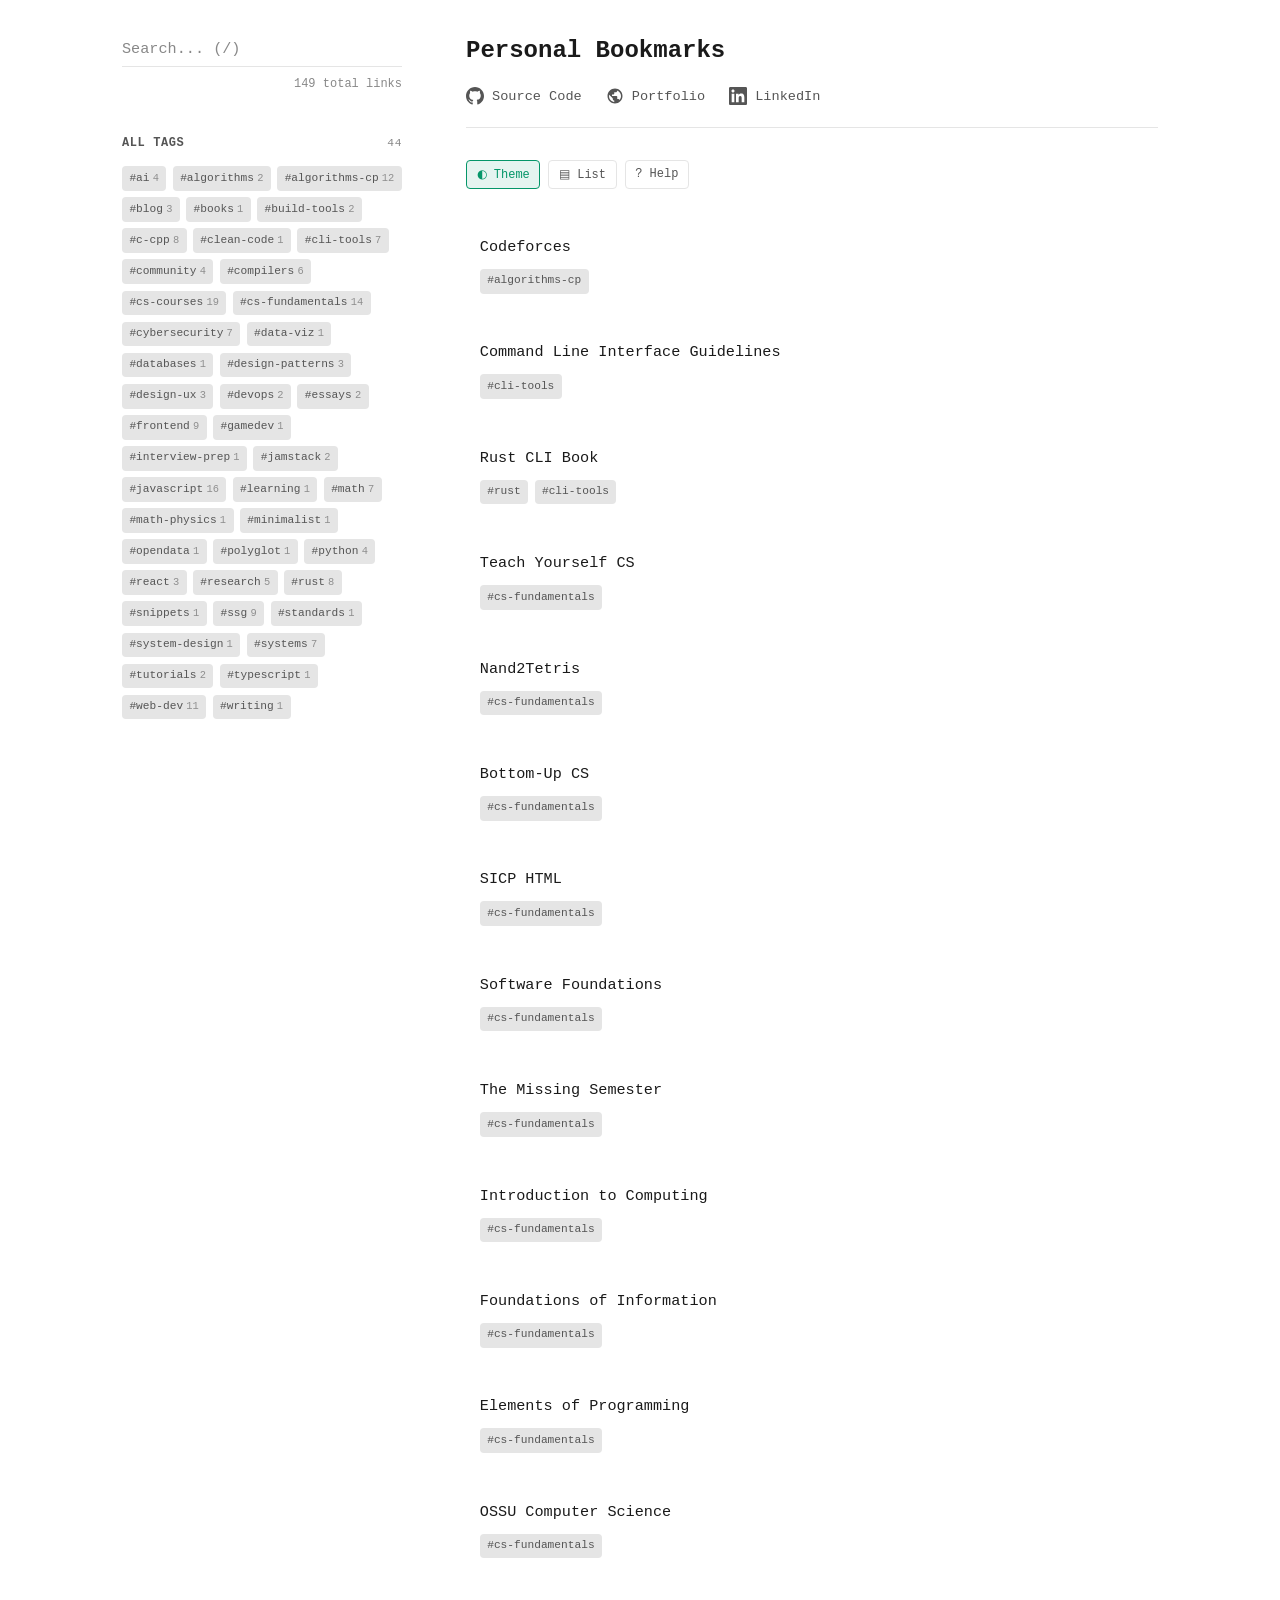
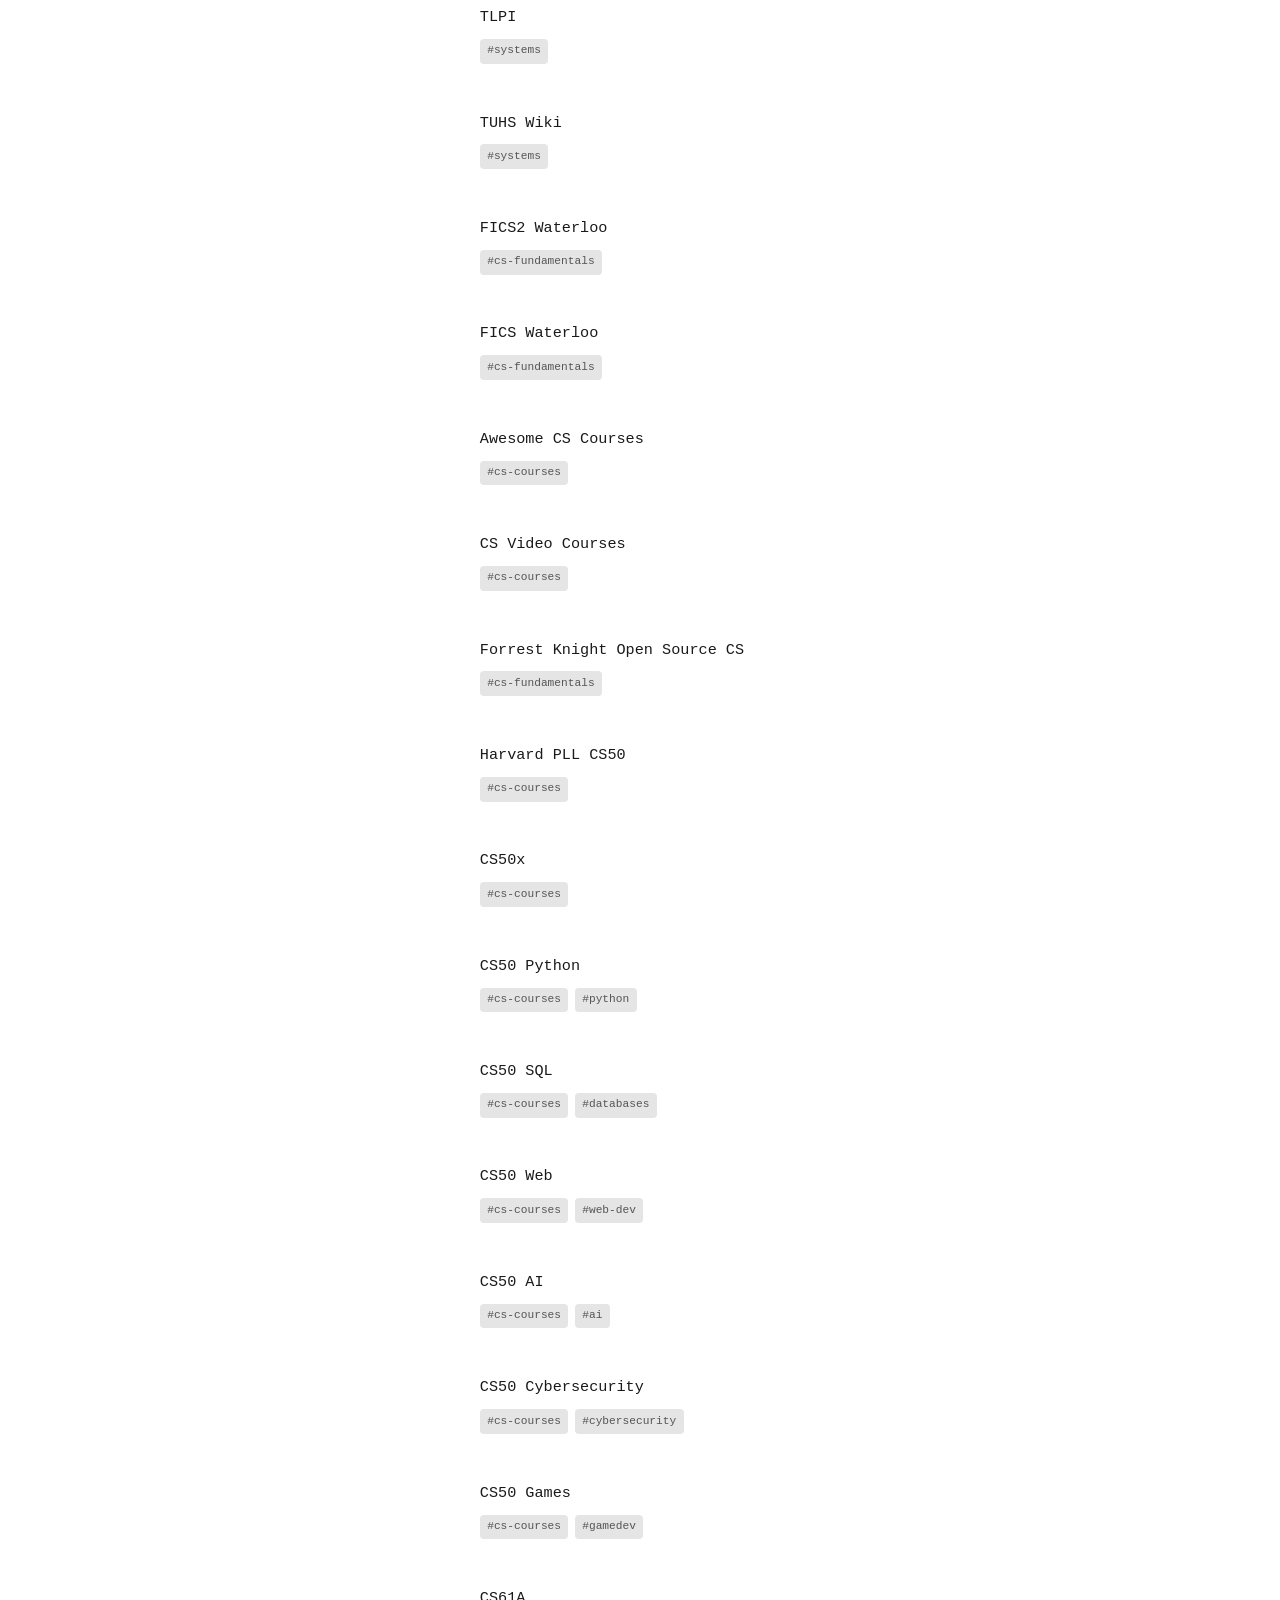
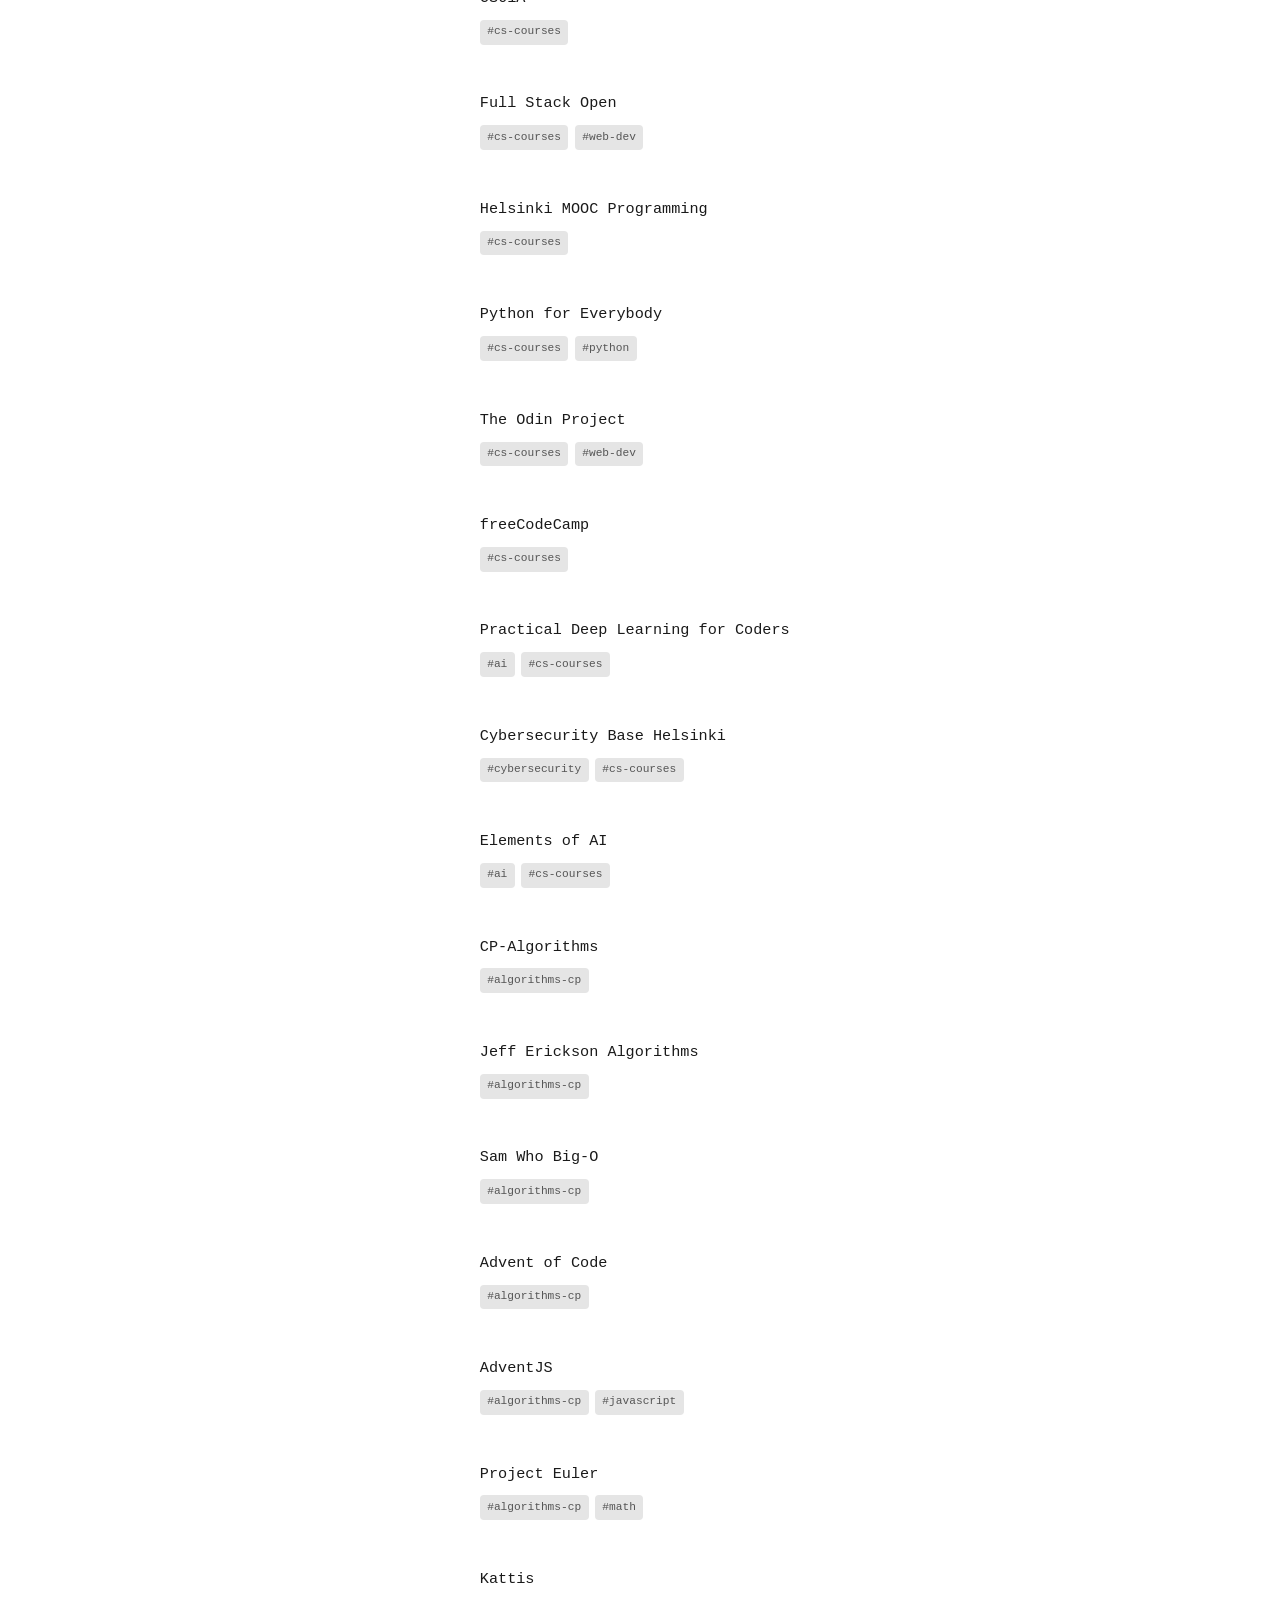
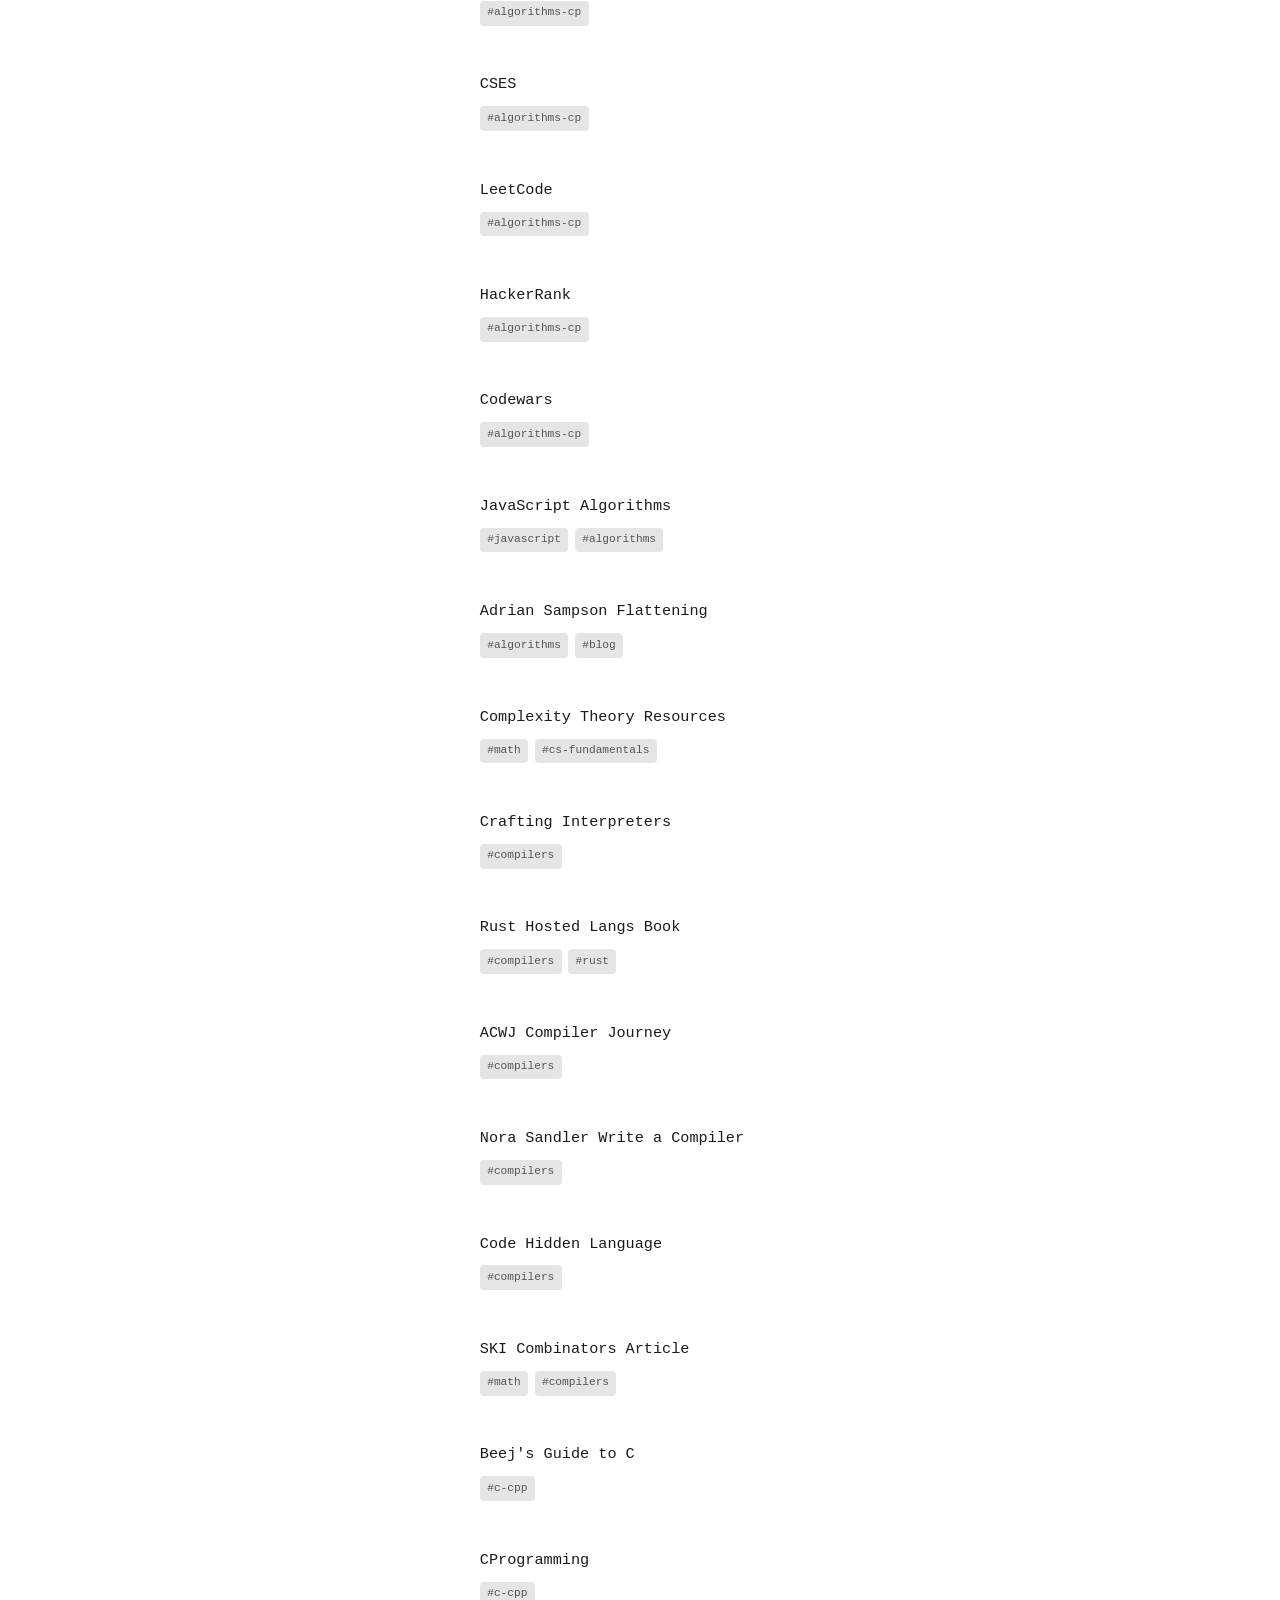
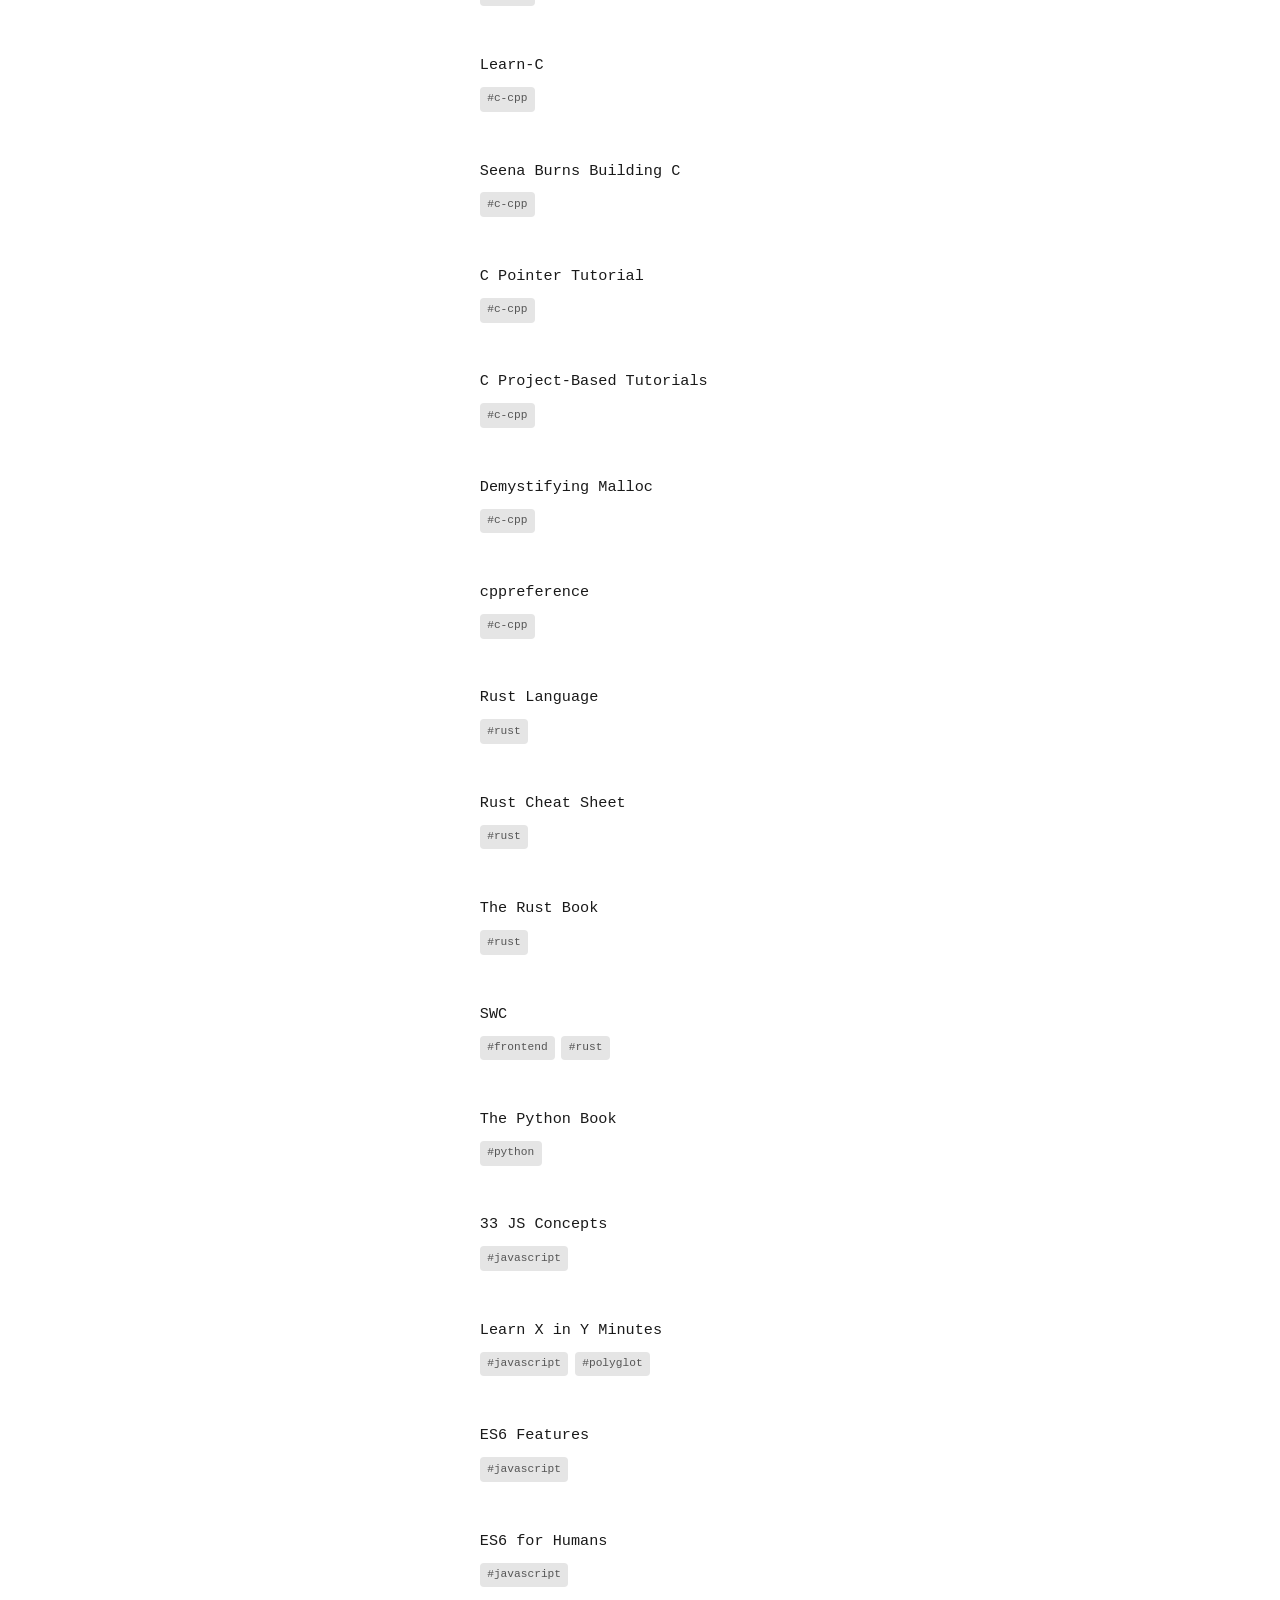
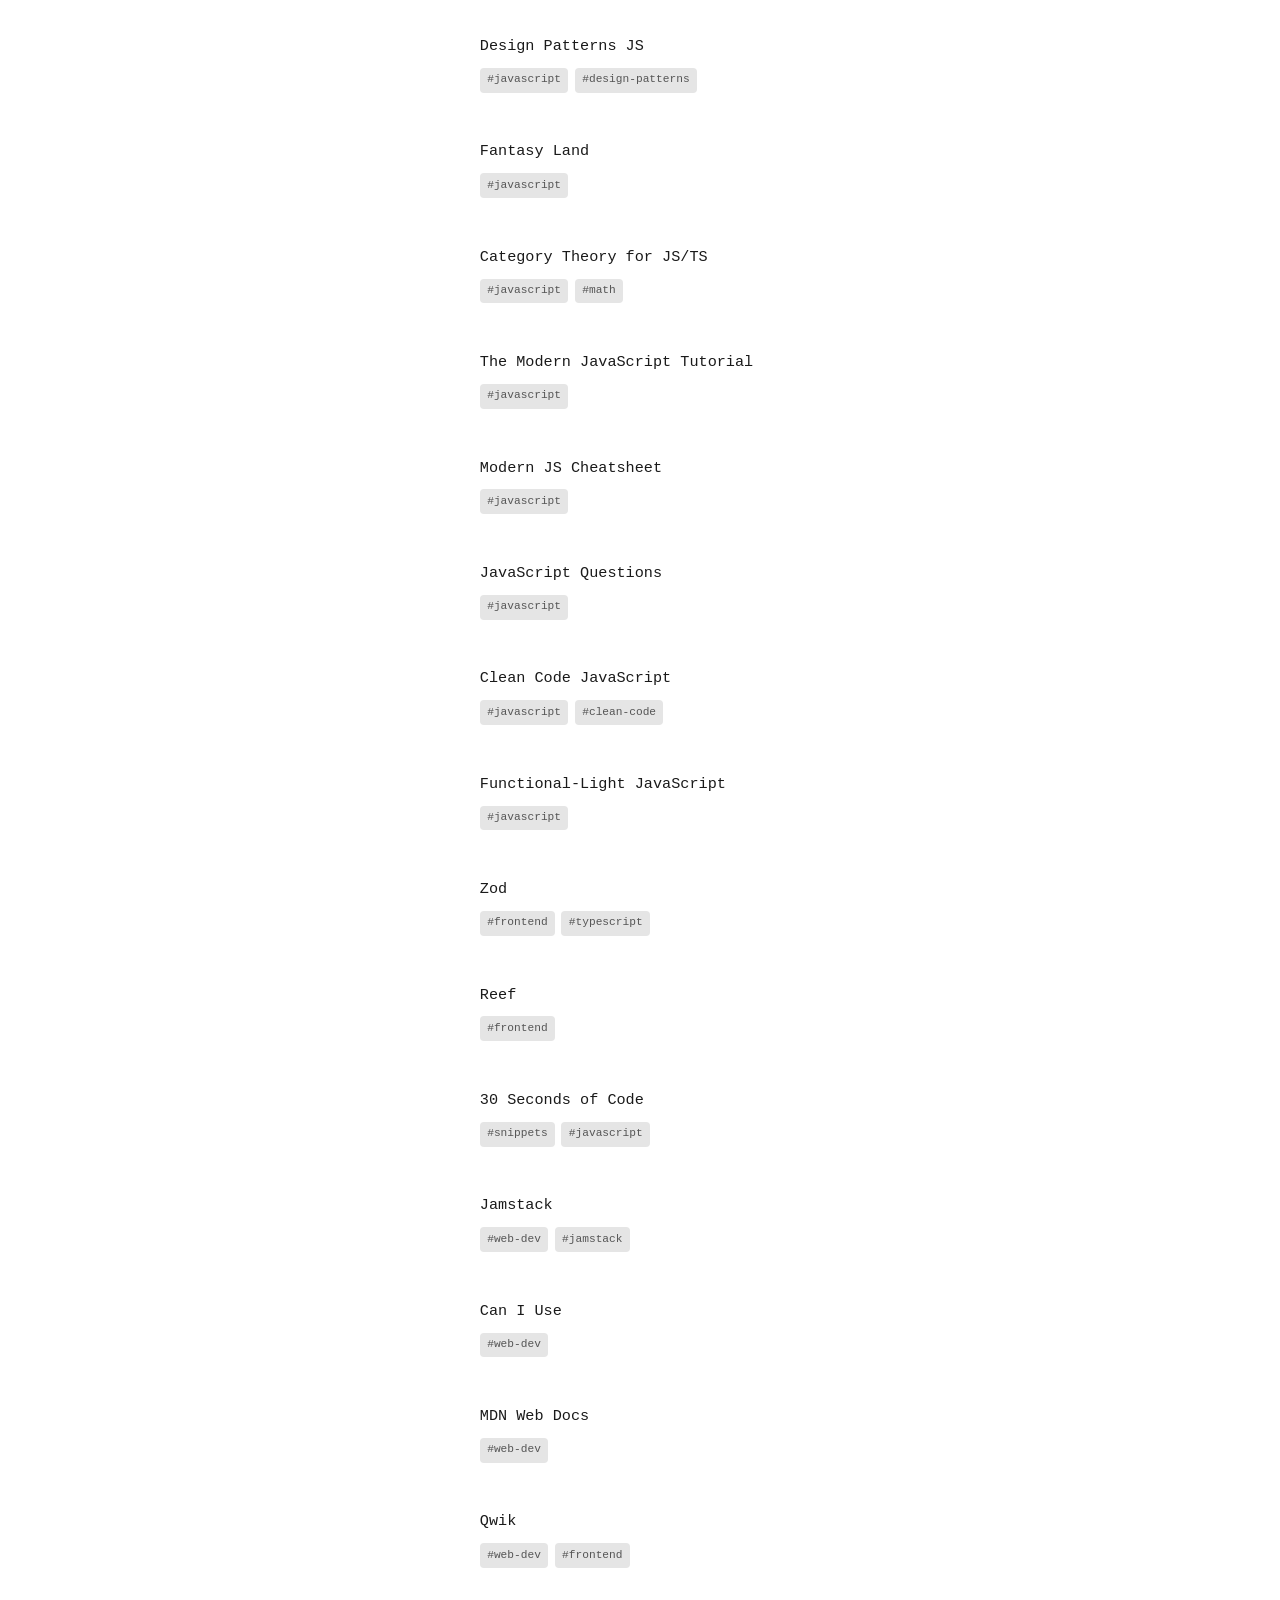
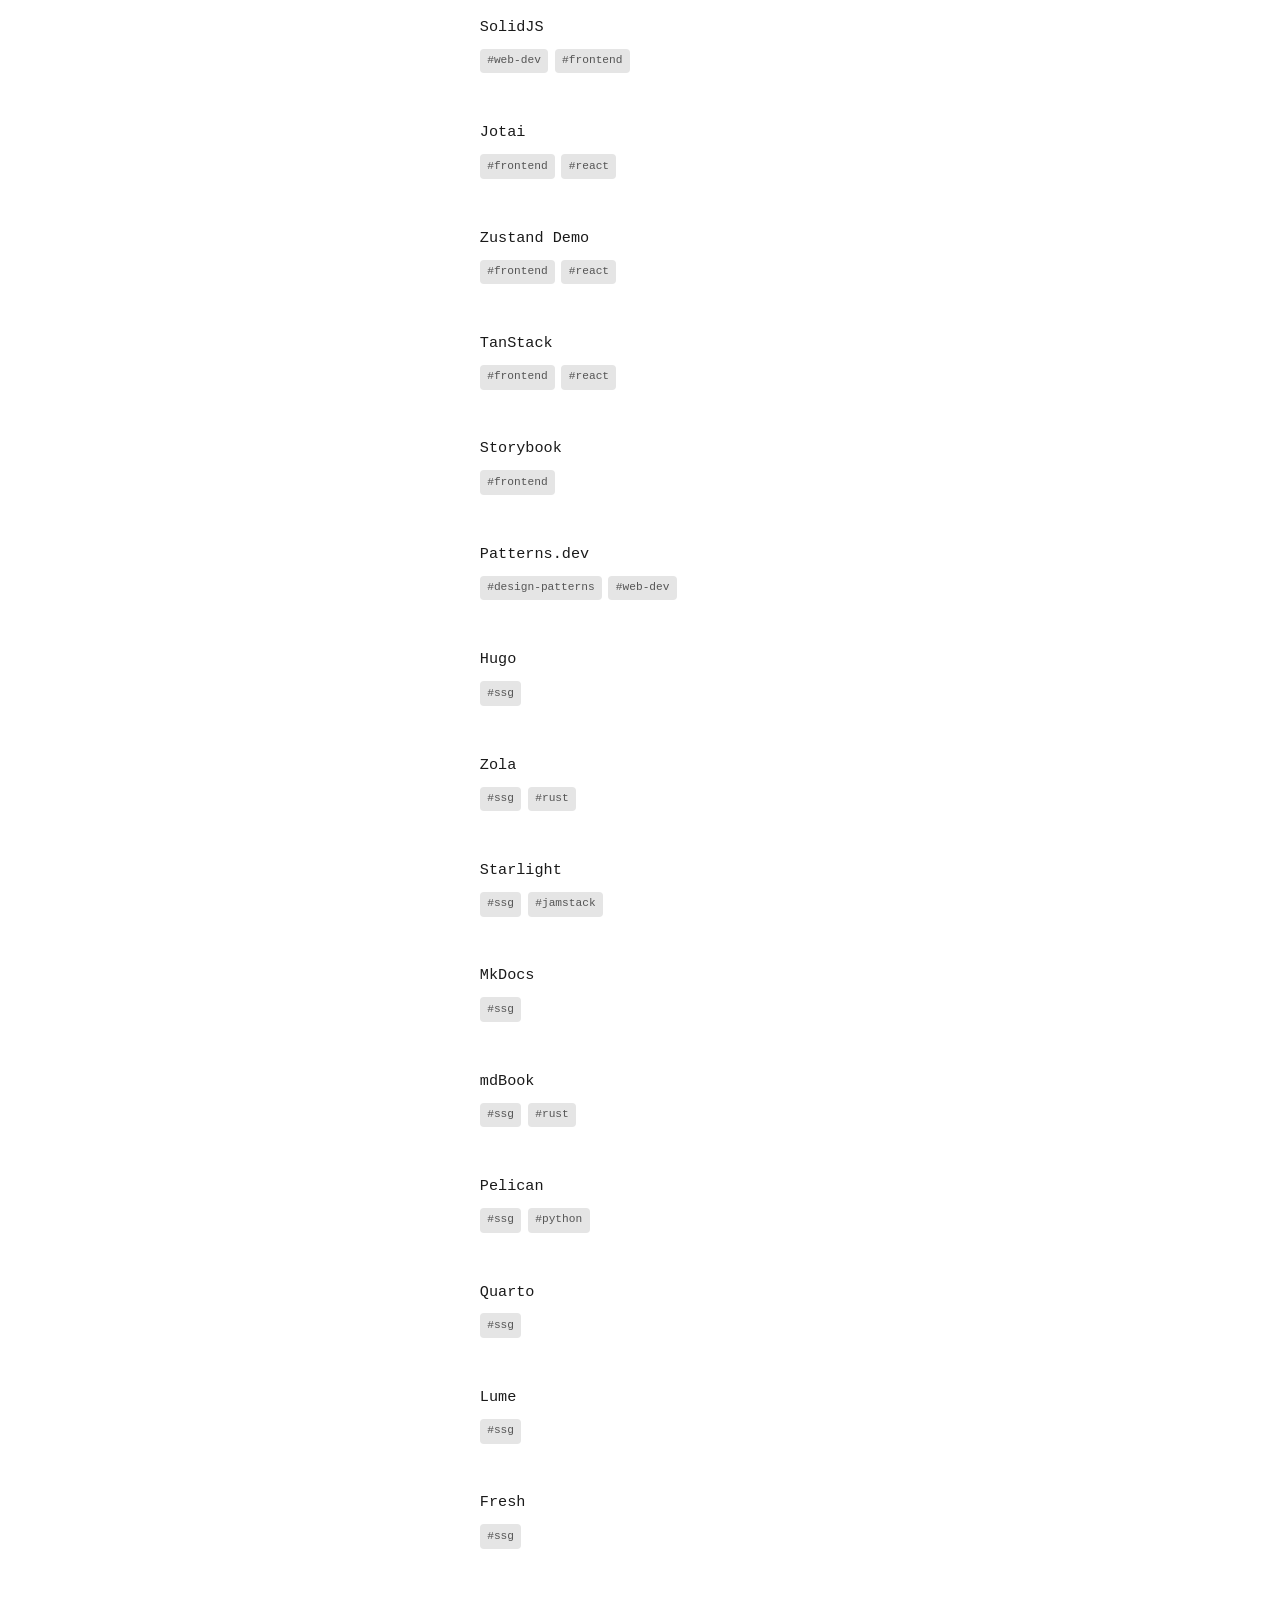
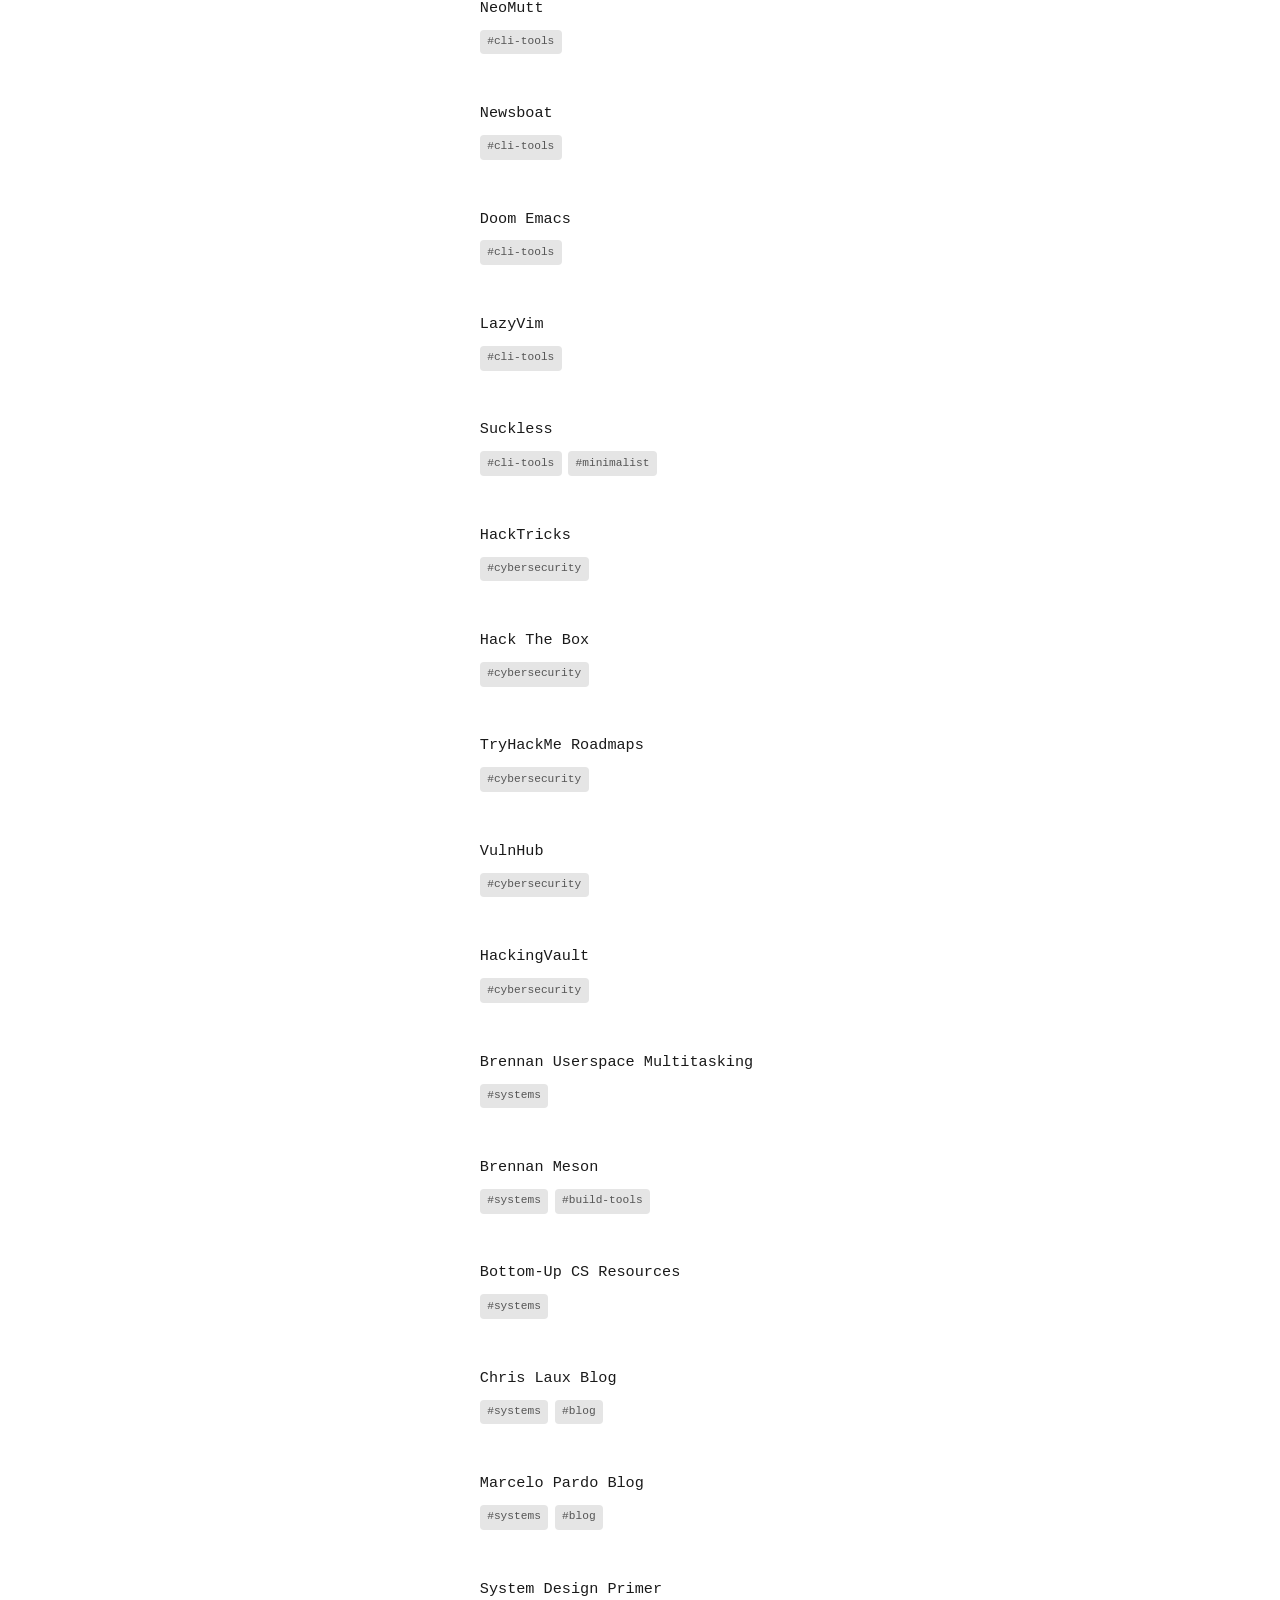
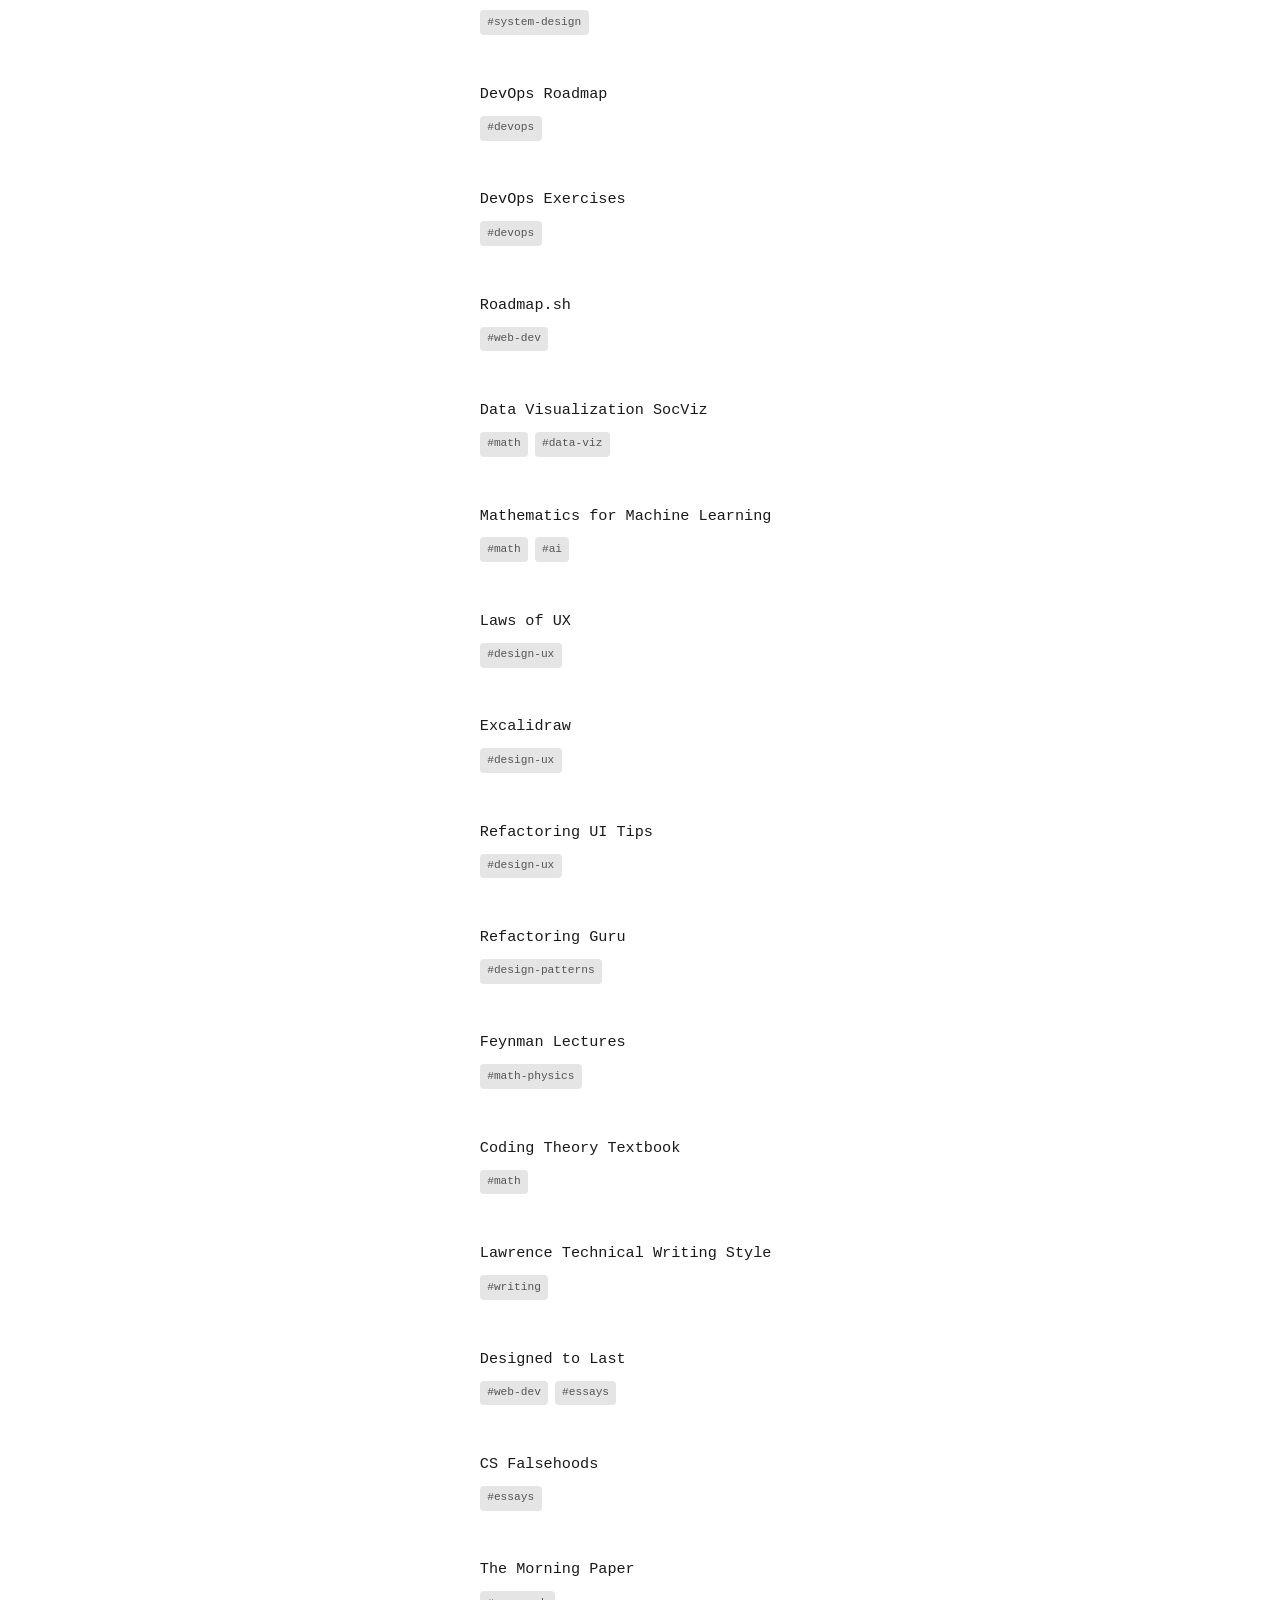
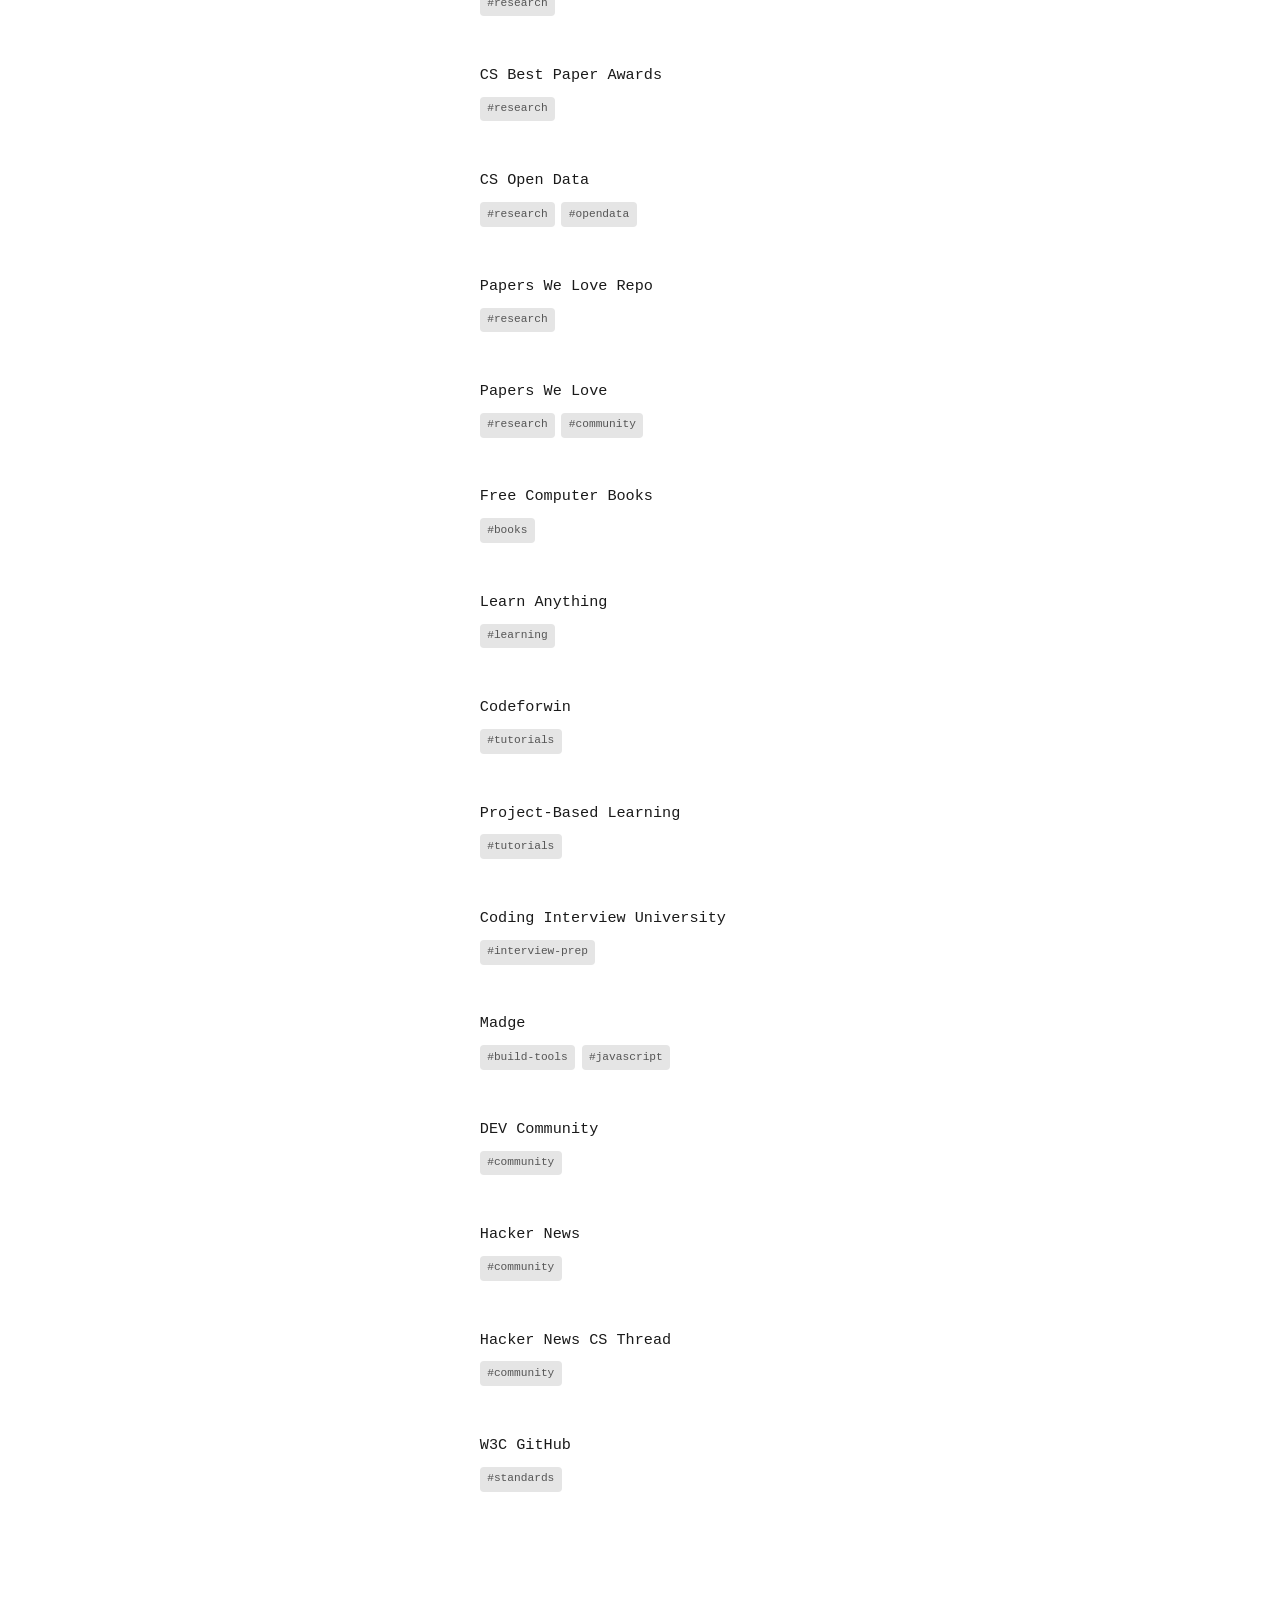
==== commit f0e87d74: "change format source code" ====
--- a/index.html
+++ b/index.html
@@ -1,202 +1,276 @@
 <!doctype html>
 <html lang="en">
-  <head>
-    <meta charset="UTF-8" />
-    <meta name="viewport" content="width=device-width, initial-scale=1.0" />
-    <meta name="description" content="A minimal, keyboard-driven bookmark manager with search, tags, and favorites." />
-    <meta name="theme-color" content="#000000" media="(prefers-color-scheme: dark)" />
-    <meta name="theme-color" content="#ffffff" media="(prefers-color-scheme: light)" />
-    <link rel="shortcut icon" href="bookmark.svg" type="image/svg+xml">
-    <title>Personal Bookmarks</title>
-    <link rel="stylesheet" href="styles.css" />
-    <script type="module">
-      const t = localStorage.getItem("bookmarks_theme");
-      if (t) document.documentElement.setAttribute("data-theme", t);
-    </script>
-    <script type="module" src="main.js"></script>
-  </head>
-
-  <body>
-    <a href="#links-list" class="skip-link">Skip to content</a>
-
-    <aside class="sidebar hidden" id="sidebar" aria-hidden="true">
-      <div class="search-container">
-        <label for="search" class="visually-hidden">Search bookmarks</label>
-        <input
-          type="text"
-          id="search"
-          placeholder="Search... (/)"
-          autocomplete="off"
-          aria-describedby="results-info"
+    <head>
+        <meta charset="UTF-8" />
+        <meta name="viewport" content="width=device-width, initial-scale=1.0" />
+        <meta
+            name="description"
+            content="A minimal, keyboard-driven bookmark manager with search, tags, and favorites."
         />
-        <div id="results-info" class="results-info"></div>
-      </div>
-
-      <div class="meta-section" id="favorites-section" style="display: none">
-        <h2 class="meta-title">
-          <span>★ Favorites</span>
-          <span class="count" id="fav-count">0</span>
-        </h2>
-        <div class="tags" id="favorites-filter">
-          <span class="tag" data-filter="favorites" role="button" tabindex="0">Show all ★</span>
+        <meta
+            name="theme-color"
+            content="#000000"
+            media="(prefers-color-scheme: dark)"
+        />
+        <meta
+            name="theme-color"
+            content="#ffffff"
+            media="(prefers-color-scheme: light)"
+        />
+        <link rel="shortcut icon" href="bookmark.svg" type="image/svg+xml" />
+        <title>Personal Bookmarks</title>
+        <link rel="stylesheet" href="styles.css" />
+        <script type="module">
+            const t = localStorage.getItem("bookmarks_theme");
+            if (t) document.documentElement.setAttribute("data-theme", t);
+        </script>
+        <script type="module" src="main.js"></script>
+    </head>
+
+    <body>
+        <a href="#links-list" class="skip-link">Skip to content</a>
+
+        <aside class="sidebar hidden" id="sidebar" aria-hidden="true">
+            <div class="search-container">
+                <label for="search" class="visually-hidden"
+                    >Search bookmarks</label
+                >
+                <input
+                    type="text"
+                    id="search"
+                    placeholder="Search... (/)"
+                    autocomplete="off"
+                    aria-describedby="results-info"
+                />
+                <div id="results-info" class="results-info"></div>
+            </div>
+
+            <div
+                class="meta-section"
+                id="favorites-section"
+                style="display: none"
+            >
+                <h2 class="meta-title">
+                    <span>★ Favorites</span>
+                    <span class="count" id="fav-count">0</span>
+                </h2>
+                <div class="tags" id="favorites-filter">
+                    <span
+                        class="tag"
+                        data-filter="favorites"
+                        role="button"
+                        tabindex="0"
+                        >Show all ★</span
+                    >
+                </div>
+            </div>
+
+            <div class="meta-section">
+                <h2 class="meta-title">
+                    <span>All Tags</span>
+                    <span class="count" id="tags-count">0</span>
+                </h2>
+                <div class="tags" id="global-tags-list"></div>
+            </div>
+        </aside>
+
+        <main class="main-content">
+            <div class="page-header">
+                <h1 class="page-title">Personal Bookmarks</h1>
+                <div class="social-links">
+                    <a
+                        href="https://github.com/jeanctr/bookmarks"
+                        target="_blank"
+                        rel="noopener noreferrer"
+                        title="GitHub"
+                    >
+                        <svg viewBox="0 0 24 24" aria-hidden="true">
+                            <path
+                                d="M12 0c-6.626 0-12 5.373-12 12 0 5.302 3.438 9.8 8.207 11.387.599.111.793-.261.793-.577v-2.234c-3.338.726-4.033-1.416-4.033-1.416-.546-1.387-1.333-1.756-1.333-1.756-1.089-.745.083-.729.083-.729 1.205.084 1.839 1.237 1.839 1.237 1.07 1.834 2.807 1.304 3.492.997.107-.775.418-1.305.762-1.604-2.665-.305-5.467-1.334-5.467-5.931 0-1.311.469-2.381 1.236-3.221-.124-.303-.535-1.524.117-3.176 0 0 1.008-.322 3.301 1.23.957-.266 1.983-.399 3.003-.404 1.02.005 2.047.138 3.006.404 2.291-1.552 3.297-1.23 3.297-1.23.653 1.653.242 2.874.118 3.176.77.84 1.235 1.911 1.235 3.221 0 4.609-2.807 5.624-5.479 5.921.43.372.823 1.102.823 2.222v3.293c0 .319.192.694.801.576 4.765-1.589 8.199-6.086 8.199-11.386 0-6.627-5.373-12-12-12z"
+                            />
+                        </svg>
+                        <span
+                            >Source Code<span class="visually-hidden">
+                                (opens in new tab)</span
+                            ></span
+                        >
+                    </a>
+                    <a
+                        href="https://jeanctr.dev"
+                        target="_blank"
+                        rel="noopener noreferrer"
+                        title="Portfolio"
+                    >
+                        <svg viewBox="0 0 24 24" aria-hidden="true">
+                            <path
+                                d="M12 2C6.48 2 2 6.48 2 12s4.48 10 10 10 10-4.48 10-10S17.52 2 12 2zm-1 17.93c-3.95-.49-7-3.85-7-7.93 0-.62.08-1.21.21-1.79L9 15v1c0 1.1.9 2 2 2v1.93zm6.9-2.54c-.26-.81-1-1.39-1.9-1.39h-1v-3c0-.55-.45-1-1-1H8v-2h2c.55 0 1-.45 1-1V7h2c1.1 0 2-.9 2-2v-.41c2.93 1.19 5 4.06 5 7.41 0 2.08-.8 3.97-2.1 5.39z"
+                            />
+                        </svg>
+                        <span
+                            >Portfolio<span class="visually-hidden">
+                                (opens in new tab)</span
+                            ></span
+                        >
+                    </a>
+                    <a
+                        href="https://linkedin.com/in/tu-usuario"
+                        target="_blank"
+                        rel="noopener noreferrer"
+                        title="LinkedIn"
+                    >
+                        <svg viewBox="0 0 24 24" aria-hidden="true">
+                            <path
+                                d="M20.447 20.452h-3.554v-5.569c0-1.328-.027-3.037-1.852-3.037-1.853 0-2.136 1.445-2.136 2.939v5.667H9.351V9h3.414v1.561h.046c.477-.9 1.637-1.85 3.37-1.85 3.601 0 4.267 2.37 4.267 5.455v6.286zM5.337 7.433c-1.144 0-2.063-.926-2.063-2.065 0-1.138.92-2.063 2.063-2.063 1.14 0 2.064.925 2.064 2.063 0 1.139-.925 2.065-2.064 2.065zm1.782 13.019H3.555V9h3.564v11.452zM22.225 0H1.771C.792 0 0 .774 0 1.729v20.542C0 23.227.792 24 1.771 24h20.451C23.2 24 24 23.227 24 22.271V1.729C24 .774 23.2 0 22.222 0h.003z"
+                            />
+                        </svg>
+                        <span
+                            >LinkedIn<span class="visually-hidden">
+                                (opens in new tab)</span
+                            ></span
+                        >
+                    </a>
+                </div>
+            </div>
+
+            <div class="top-bar">
+                <button
+                    type="button"
+                    class="icon-btn"
+                    id="btn-theme"
+                    title="Toggle theme (t)"
+                    aria-pressed="false"
+                >
+                    ◐ Theme
+                </button>
+                <button
+                    type="button"
+                    class="icon-btn"
+                    id="btn-view"
+                    title="Toggle view (v)"
+                    aria-pressed="false"
+                >
+                    ▤ View
+                </button>
+                <button
+                    type="button"
+                    class="icon-btn"
+                    id="btn-help"
+                    title="Show shortcuts (?)"
+                >
+                    ? Help
+                </button>
+            </div>
+
+            <div class="links-container" id="links-list">
+                <p class="status-message">Loading bookmarks...</p>
+            </div>
+        </main>
+
+        <div class="modal-overlay" id="help-modal">
+            <div
+                class="modal"
+                role="dialog"
+                aria-labelledby="help-title"
+                aria-modal="true"
+            >
+                <h2 id="help-title">
+                    <svg viewBox="0 0 24 24" aria-hidden="true">
+                        <path
+                            d="M20 5H4c-1.1 0-1.99.9-1.99 2L2 17c0 1.1.9 2 2 2h16c1.1 0 2-.9 2-2V7c0-1.1-.9-2-2-2zm-9 3h2v2h-2V8zm0 3h2v2h-2v-2zM8 8h2v2H8V8zm0 3h2v2H8v-2zm-1 2H5v-2h2v2zm0-3H5V8h2v2zm9 7H8v-2h8v2zm0-4h-2v-2h2v2zm0-3h-2V8h2v2zm3 3h-2v-2h2v2zm0-3h-2V8h2v2z"
+                        />
+                    </svg>
+                    Keyboard Shortcuts
+                </h2>
+
+                <div class="shortcuts-grid">
+                    <div class="shortcut-group">
+                        <div class="shortcut-group-title">Navigation</div>
+                        <div class="shortcut-list">
+                            <div class="shortcut-item">
+                                <kbd>j</kbd><span class="desc">Next item</span>
+                            </div>
+                            <div class="shortcut-item">
+                                <kbd>k</kbd
+                                ><span class="desc">Previous item</span>
+                            </div>
+                            <div class="shortcut-item">
+                                <kbd>g</kbd><span class="desc">Go to top</span>
+                            </div>
+                            <div class="shortcut-item">
+                                <kbd>⇧ g</kbd
+                                ><span class="desc">Go to bottom</span>
+                            </div>
+                            <div class="shortcut-item">
+                                <kbd>↵</kbd
+                                ><span class="desc">Open focused</span>
+                            </div>
+                        </div>
+                    </div>
+
+                    <div class="shortcut-group">
+                        <div class="shortcut-group-title">Search</div>
+                        <div class="shortcut-list">
+                            <div class="shortcut-item">
+                                <kbd>/</kbd
+                                ><span class="desc">Focus search</span>
+                            </div>
+                            <div class="shortcut-item">
+                                <kbd>Esc</kbd
+                                ><span class="desc">Clear / blur</span>
+                            </div>
+                        </div>
+                    </div>
+
+                    <div class="shortcut-group">
+                        <div class="shortcut-group-title">Actions</div>
+                        <div class="shortcut-list">
+                            <div class="shortcut-item">
+                                <kbd>f</kbd
+                                ><span class="desc">Toggle favorite</span>
+                            </div>
+                            <div class="shortcut-item">
+                                <kbd>y</kbd><span class="desc">Copy URL</span>
+                            </div>
+                        </div>
+                    </div>
+
+                    <div class="shortcut-group">
+                        <div class="shortcut-group-title">View</div>
+                        <div class="shortcut-list">
+                            <div class="shortcut-item">
+                                <kbd>v</kbd
+                                ><span class="desc">List / grid</span>
+                            </div>
+                            <div class="shortcut-item">
+                                <kbd>t</kbd
+                                ><span class="desc">Toggle theme</span>
+                            </div>
+                            <div class="shortcut-item">
+                                <kbd>?</kbd><span class="desc">Show help</span>
+                            </div>
+                        </div>
+                    </div>
+                </div>
+
+                <button type="button" class="modal-close" id="help-close">
+                    Close (Esc)
+                </button>
+            </div>
         </div>
-      </div>
-
-      <div class="meta-section">
-        <h2 class="meta-title">
-          <span>All Tags</span>
-          <span class="count" id="tags-count">0</span>
-        </h2>
-        <div class="tags" id="global-tags-list"></div>
-      </div>
-    </aside>
-
-    <main class="main-content">
-      <div class="page-header">
-        <h1 class="page-title">Personal Bookmarks</h1>
-        <div class="social-links">
-          <a
-            href="https://github.com/jeanctr/bookmarks"
-            target="_blank"
-            rel="noopener noreferrer"
-            title="GitHub"
-          >
-            <svg viewBox="0 0 24 24" aria-hidden="true">
-              <path
-                d="M12 0c-6.626 0-12 5.373-12 12 0 5.302 3.438 9.8 8.207 11.387.599.111.793-.261.793-.577v-2.234c-3.338.726-4.033-1.416-4.033-1.416-.546-1.387-1.333-1.756-1.333-1.756-1.089-.745.083-.729.083-.729 1.205.084 1.839 1.237 1.839 1.237 1.07 1.834 2.807 1.304 3.492.997.107-.775.418-1.305.762-1.604-2.665-.305-5.467-1.334-5.467-5.931 0-1.311.469-2.381 1.236-3.221-.124-.303-.535-1.524.117-3.176 0 0 1.008-.322 3.301 1.23.957-.266 1.983-.399 3.003-.404 1.02.005 2.047.138 3.006.404 2.291-1.552 3.297-1.23 3.297-1.23.653 1.653.242 2.874.118 3.176.77.84 1.235 1.911 1.235 3.221 0 4.609-2.807 5.624-5.479 5.921.43.372.823 1.102.823 2.222v3.293c0 .319.192.694.801.576 4.765-1.589 8.199-6.086 8.199-11.386 0-6.627-5.373-12-12-12z"
-              />
-            </svg>
-            <span>Source Code<span class="visually-hidden"> (opens in new tab)</span></span>
-          </a>
-          <a
-            href="https://jeanctr.dev"
-            target="_blank"
-            rel="noopener noreferrer"
-            title="Portfolio"
-          >
-            <svg viewBox="0 0 24 24" aria-hidden="true">
-              <path
-                d="M12 2C6.48 2 2 6.48 2 12s4.48 10 10 10 10-4.48 10-10S17.52 2 12 2zm-1 17.93c-3.95-.49-7-3.85-7-7.93 0-.62.08-1.21.21-1.79L9 15v1c0 1.1.9 2 2 2v1.93zm6.9-2.54c-.26-.81-1-1.39-1.9-1.39h-1v-3c0-.55-.45-1-1-1H8v-2h2c.55 0 1-.45 1-1V7h2c1.1 0 2-.9 2-2v-.41c2.93 1.19 5 4.06 5 7.41 0 2.08-.8 3.97-2.1 5.39z"
-              />
-            </svg>
-            <span>Portfolio<span class="visually-hidden"> (opens in new tab)</span></span>
-          </a>
-          <a
-            href="https://linkedin.com/in/tu-usuario"
-            target="_blank"
-            rel="noopener noreferrer"
-            title="LinkedIn"
-          >
-            <svg viewBox="0 0 24 24" aria-hidden="true">
-              <path
-                d="M20.447 20.452h-3.554v-5.569c0-1.328-.027-3.037-1.852-3.037-1.853 0-2.136 1.445-2.136 2.939v5.667H9.351V9h3.414v1.561h.046c.477-.9 1.637-1.85 3.37-1.85 3.601 0 4.267 2.37 4.267 5.455v6.286zM5.337 7.433c-1.144 0-2.063-.926-2.063-2.065 0-1.138.92-2.063 2.063-2.063 1.14 0 2.064.925 2.064 2.063 0 1.139-.925 2.065-2.064 2.065zm1.782 13.019H3.555V9h3.564v11.452zM22.225 0H1.771C.792 0 0 .774 0 1.729v20.542C0 23.227.792 24 1.771 24h20.451C23.2 24 24 23.227 24 22.271V1.729C24 .774 23.2 0 22.222 0h.003z"
-              />
-            </svg>
-            <span>LinkedIn<span class="visually-hidden"> (opens in new tab)</span></span>
-          </a>
-        </div>
-      </div>
-
-      <div class="top-bar">
-        <button type="button" class="icon-btn" id="btn-theme" title="Toggle theme (t)" aria-pressed="false">
-          ◐ Theme
-        </button>
-        <button type="button" class="icon-btn" id="btn-view" title="Toggle view (v)" aria-pressed="false">
-          ▤ View
-        </button>
-        <button type="button" class="icon-btn" id="btn-help" title="Show shortcuts (?)">
-          ? Help
-        </button>
-      </div>
-
-      <div class="links-container" id="links-list">
-        <p class="status-message">Loading bookmarks...</p>
-      </div>
-    </main>
-
-    <div class="modal-overlay" id="help-modal">
-      <div class="modal" role="dialog" aria-labelledby="help-title" aria-modal="true">
-        <h2 id="help-title">
-          <svg viewBox="0 0 24 24" aria-hidden="true">
-            <path
-              d="M20 5H4c-1.1 0-1.99.9-1.99 2L2 17c0 1.1.9 2 2 2h16c1.1 0 2-.9 2-2V7c0-1.1-.9-2-2-2zm-9 3h2v2h-2V8zm0 3h2v2h-2v-2zM8 8h2v2H8V8zm0 3h2v2H8v-2zm-1 2H5v-2h2v2zm0-3H5V8h2v2zm9 7H8v-2h8v2zm0-4h-2v-2h2v2zm0-3h-2V8h2v2zm3 3h-2v-2h2v2zm0-3h-2V8h2v2z"
-            />
-          </svg>
-          Keyboard Shortcuts
-        </h2>
-
-        <div class="shortcuts-grid">
-          <div class="shortcut-group">
-            <div class="shortcut-group-title">Navigation</div>
-            <div class="shortcut-list">
-              <div class="shortcut-item">
-                <kbd>j</kbd><span class="desc">Next item</span>
-              </div>
-              <div class="shortcut-item">
-                <kbd>k</kbd><span class="desc">Previous item</span>
-              </div>
-              <div class="shortcut-item">
-                <kbd>g</kbd><span class="desc">Go to top</span>
-              </div>
-              <div class="shortcut-item">
-                <kbd>⇧ g</kbd><span class="desc">Go to bottom</span>
-              </div>
-              <div class="shortcut-item">
-                <kbd>↵</kbd><span class="desc">Open focused</span>
-              </div>
-            </div>
-          </div>
-
-          <div class="shortcut-group">
-            <div class="shortcut-group-title">Search</div>
-            <div class="shortcut-list">
-              <div class="shortcut-item">
-                <kbd>/</kbd><span class="desc">Focus search</span>
-              </div>
-              <div class="shortcut-item">
-                <kbd>Esc</kbd><span class="desc">Clear / blur</span>
-              </div>
-            </div>
-          </div>
-
-          <div class="shortcut-group">
-            <div class="shortcut-group-title">Actions</div>
-            <div class="shortcut-list">
-              <div class="shortcut-item">
-                <kbd>f</kbd><span class="desc">Toggle favorite</span>
-              </div>
-              <div class="shortcut-item">
-                <kbd>y</kbd><span class="desc">Copy URL</span>
-              </div>
-            </div>
-          </div>
-
-          <div class="shortcut-group">
-            <div class="shortcut-group-title">View</div>
-            <div class="shortcut-list">
-              <div class="shortcut-item">
-                <kbd>v</kbd><span class="desc">List / grid</span>
-              </div>
-              <div class="shortcut-item">
-                <kbd>t</kbd><span class="desc">Toggle theme</span>
-              </div>
-              <div class="shortcut-item">
-                <kbd>?</kbd><span class="desc">Show help</span>
-              </div>
-            </div>
-          </div>
-        </div>
-
-        <button type="button" class="modal-close" id="help-close">Close (Esc)</button>
-      </div>
-    </div>
-
-    <div class="toast" id="toast" role="status" aria-live="polite" aria-atomic="true"></div>
-
-    <noscript>
-      <div class="noscript-message">
-        This application requires JavaScript to function. Please enable JavaScript in your browser settings.
-      </div>
-    </noscript>
-  </body>
-</html>+
+        <div
+            class="toast"
+            id="toast"
+            role="status"
+            aria-live="polite"
+            aria-atomic="true"
+        ></div>
+
+        <noscript>
+            <div class="noscript-message">
+                This application requires JavaScript to function. Please enable
+                JavaScript in your browser settings.
+            </div>
+        </noscript>
+    </body>
+</html>
--- a/styles.css
+++ b/styles.css
@@ -1,657 +1,658 @@
 :root {
-  --bg: #000000;
-  --bg-transparent: rgba(0, 0, 0, 0.8);
-  --bg-card: #0a0a0a;
-  --fg: #eeeeee;
-  --muted: #666666;
-  --muted-light: #999999;
-  --accent: #10b981;
-  --accent-dim: rgba(16, 185, 129, 0.1);
-  --border: #1c1c1e;
-  --border-light: #333333;
-  --error: #ef4444;
-  --highlight: rgba(250, 204, 21, 0.3);
-  --fav: #fbbf24;
-  
-  /* Sistema de z-index */
-  --z-sticky: 10;
-  --z-modal: 100;
-  --z-toast: 200;
-  
-  color-scheme: dark light;
+    --bg: #000000;
+    --bg-transparent: rgba(0, 0, 0, 0.8);
+    --bg-card: #0a0a0a;
+    --fg: #eeeeee;
+    --muted: #666666;
+    --muted-light: #999999;
+    --accent: #10b981;
+    --accent-dim: rgba(16, 185, 129, 0.1);
+    --border: #1c1c1e;
+    --border-light: #333333;
+    --error: #ef4444;
+    --highlight: rgba(250, 204, 21, 0.3);
+    --fav: #fbbf24;
+
+    /* Sistema de z-index */
+    --z-sticky: 10;
+    --z-modal: 100;
+    --z-toast: 200;
+
+    color-scheme: dark light;
 }
 
 :root[data-theme="light"] {
-  --bg: #ffffff;
-  --bg-transparent: rgba(255, 255, 255, 0.85);
-  --bg-card: #f7f7f7;
-  --fg: #1a1a1a;
-  --muted: #888888;
-  --muted-light: #555555;
-  --accent: #059669;
-  --accent-dim: rgba(5, 150, 105, 0.1);
-  --border: #e5e5e5;
-  --border-light: #d4d4d4;
-  --highlight: rgba(250, 204, 21, 0.4);
-  --fav: #d97706;
+    --bg: #ffffff;
+    --bg-transparent: rgba(255, 255, 255, 0.85);
+    --bg-card: #f7f7f7;
+    --fg: #1a1a1a;
+    --muted: #888888;
+    --muted-light: #555555;
+    --accent: #059669;
+    --accent-dim: rgba(5, 150, 105, 0.1);
+    --border: #e5e5e5;
+    --border-light: #d4d4d4;
+    --highlight: rgba(250, 204, 21, 0.4);
+    --fav: #d97706;
 }
 
 * {
-  box-sizing: border-box;
-  margin: 0;
-  padding: 0;
+    box-sizing: border-box;
+    margin: 0;
+    padding: 0;
 }
 
 html {
-  scroll-behavior: smooth;
+    scroll-behavior: smooth;
 }
 
 body {
-  font-family: ui-monospace, SFMono-Regular, Menlo, Monaco, Consolas, monospace;
-  background-color: var(--bg);
-  color: var(--fg);
-  max-width: 1100px;
-  margin: 0 auto;
-  padding: 2rem;
-  -webkit-font-smoothing: antialiased;
-  -moz-osx-font-smoothing: grayscale;
-  line-height: 1.6;
-  display: flex;
-  gap: 4rem;
-  align-items: flex-start;
+    font-family:
+        ui-monospace, SFMono-Regular, Menlo, Monaco, Consolas, monospace;
+    background-color: var(--bg);
+    color: var(--fg);
+    max-width: 1100px;
+    margin: 0 auto;
+    padding: 2rem;
+    -webkit-font-smoothing: antialiased;
+    -moz-osx-font-smoothing: grayscale;
+    line-height: 1.6;
+    display: flex;
+    gap: 4rem;
+    align-items: flex-start;
 }
 
 /* === HEADER === */
 .page-header {
-  margin-bottom: 2rem;
-  padding-bottom: 1rem;
-  border-bottom: 1px solid var(--border);
+    margin-bottom: 2rem;
+    padding-bottom: 1rem;
+    border-bottom: 1px solid var(--border);
 }
 
 .page-title {
-  font-size: 1.5rem;
-  font-weight: 600;
-  margin: 0 0 0.75rem 0;
-  color: var(--fg);
+    font-size: 1.5rem;
+    font-weight: 600;
+    margin: 0 0 0.75rem 0;
+    color: var(--fg);
 }
 
 .social-links {
-  display: flex;
-  gap: 1.5rem;
-  font-size: 0.85rem;
+    display: flex;
+    gap: 1.5rem;
+    font-size: 0.85rem;
 }
 
 .social-links a {
-  color: var(--muted-light);
-  text-decoration: none;
-  text-decoration-skip-ink: auto;
-  transition: all 0.15s ease;
-  display: inline-flex;
-  align-items: center;
-  gap: 0.5rem;
-  padding: 0.2rem 0;
+    color: var(--muted-light);
+    text-decoration: none;
+    text-decoration-skip-ink: auto;
+    transition: all 0.15s ease;
+    display: inline-flex;
+    align-items: center;
+    gap: 0.5rem;
+    padding: 0.2rem 0;
 }
 
 .social-links a:hover {
-  color: var(--accent);
+    color: var(--accent);
 }
 
 .social-links svg {
-  width: 18px;
-  height: 18px;
-  fill: currentColor;
-  flex-shrink: 0;
+    width: 18px;
+    height: 18px;
+    fill: currentColor;
+    flex-shrink: 0;
 }
 
 /* === TOP BAR === */
 .top-bar {
-  display: flex;
-  gap: 0.5rem;
-  margin-bottom: 2rem;
-  flex-wrap: wrap;
-  align-items: center;
+    display: flex;
+    gap: 0.5rem;
+    margin-bottom: 2rem;
+    flex-wrap: wrap;
+    align-items: center;
 }
 
 .icon-btn {
-  background: transparent;
-  border: 1px solid var(--border);
-  color: var(--muted-light);
-  padding: 0.4rem 0.6rem;
-  border-radius: 4px;
-  cursor: pointer;
-  font-family: inherit;
-  font-size: 0.75rem;
-  transition:
-    color 0.15s ease,
-    border-color 0.15s ease,
-    background-color 0.15s ease;
-  display: inline-flex;
-  align-items: center;
-  gap: 0.3rem;
+    background: transparent;
+    border: 1px solid var(--border);
+    color: var(--muted-light);
+    padding: 0.4rem 0.6rem;
+    border-radius: 4px;
+    cursor: pointer;
+    font-family: inherit;
+    font-size: 0.75rem;
+    transition:
+        color 0.15s ease,
+        border-color 0.15s ease,
+        background-color 0.15s ease;
+    display: inline-flex;
+    align-items: center;
+    gap: 0.3rem;
 }
 
 .icon-btn:hover {
-  color: var(--accent);
-  border-color: var(--accent);
+    color: var(--accent);
+    border-color: var(--accent);
 }
 
 .icon-btn:focus-visible {
-  outline: 2px solid var(--accent);
-  outline-offset: 2px;
+    outline: 2px solid var(--accent);
+    outline-offset: 2px;
 }
 
 .icon-btn.active {
-  color: var(--accent);
-  border-color: var(--accent);
-  background: var(--accent-dim);
+    color: var(--accent);
+    border-color: var(--accent);
+    background: var(--accent-dim);
 }
 
 /* === SIDEBAR === */
 .sidebar {
-  flex: 0 0 280px;
-  position: sticky;
-  top: 2rem;
-  max-height: calc(100vh - 4rem);
-  overflow-y: auto;
-  scrollbar-width: none;
-  -ms-overflow-style: none;
+    flex: 0 0 280px;
+    position: sticky;
+    top: 2rem;
+    max-height: calc(100vh - 4rem);
+    overflow-y: auto;
+    scrollbar-width: none;
+    -ms-overflow-style: none;
 }
 
 .sidebar::-webkit-scrollbar {
-  display: none;
+    display: none;
 }
 
 .search-container {
-  margin-bottom: 1.5rem;
-  position: sticky;
-  top: 0;
-  background-color: var(--bg);
-  padding-bottom: 1rem;
-  z-index: var(--z-sticky);
+    margin-bottom: 1.5rem;
+    position: sticky;
+    top: 0;
+    background-color: var(--bg);
+    padding-bottom: 1rem;
+    z-index: var(--z-sticky);
 }
 
 #search {
-  width: 100%;
-  padding: 0.5rem 0;
-  background: transparent;
-  border: none;
-  border-bottom: 1px solid var(--border);
-  color: var(--fg);
-  font-family: inherit;
-  font-size: 0.95rem;
-  outline: none;
-  appearance: none;
-  -webkit-appearance: none;
-  transition: border-color 0.15s ease;
+    width: 100%;
+    padding: 0.5rem 0;
+    background: transparent;
+    border: none;
+    border-bottom: 1px solid var(--border);
+    color: var(--fg);
+    font-family: inherit;
+    font-size: 0.95rem;
+    outline: none;
+    appearance: none;
+    -webkit-appearance: none;
+    transition: border-color 0.15s ease;
 }
 
 #search:focus {
-  border-bottom-color: var(--accent);
+    border-bottom-color: var(--accent);
 }
 
 #search:focus-visible {
-  border-bottom-color: var(--accent);
+    border-bottom-color: var(--accent);
 }
 
 #search::placeholder {
-  color: var(--muted);
+    color: var(--muted);
 }
 
 .results-info {
-  font-size: 0.75rem;
-  color: var(--muted);
-  margin-top: 0.5rem;
-  text-align: right;
-  min-height: 1em;
+    font-size: 0.75rem;
+    color: var(--muted);
+    margin-top: 0.5rem;
+    text-align: right;
+    min-height: 1em;
 }
 
 .meta-section {
-  margin-bottom: 2rem;
+    margin-bottom: 2rem;
 }
 
 .meta-title {
-  font-size: 0.75rem;
-  text-transform: uppercase;
-  letter-spacing: 0.05em;
-  color: var(--muted-light);
-  margin: 0 0 0.8rem 0;
-  font-weight: 600;
-  display: flex;
-  justify-content: space-between;
-  align-items: center;
+    font-size: 0.75rem;
+    text-transform: uppercase;
+    letter-spacing: 0.05em;
+    color: var(--muted-light);
+    margin: 0 0 0.8rem 0;
+    font-weight: 600;
+    display: flex;
+    justify-content: space-between;
+    align-items: center;
 }
 
 .meta-title .count {
-  color: var(--muted);
-  font-weight: normal;
-  font-size: 0.7rem;
+    color: var(--muted);
+    font-weight: normal;
+    font-size: 0.7rem;
 }
 
 /* === TAGS === */
 .tags {
-  display: flex;
-  flex-wrap: wrap;
-  gap: 0.4rem;
+    display: flex;
+    flex-wrap: wrap;
+    gap: 0.4rem;
 }
 
 .tag {
-  font-size: 0.7rem;
-  cursor: pointer;
-  color: var(--muted-light);
-  padding: 0.15rem 0.4rem;
-  background-color: var(--border);
-  border-radius: 4px;
-  transition:
-    color 0.15s ease,
-    background-color 0.15s ease,
-    border-color 0.15s ease;
-  user-select: none;
-  border: 1px solid transparent;
+    font-size: 0.7rem;
+    cursor: pointer;
+    color: var(--muted-light);
+    padding: 0.15rem 0.4rem;
+    background-color: var(--border);
+    border-radius: 4px;
+    transition:
+        color 0.15s ease,
+        background-color 0.15s ease,
+        border-color 0.15s ease;
+    user-select: none;
+    border: 1px solid transparent;
 }
 
 .tag:hover {
-  color: var(--accent);
-  background-color: var(--accent-dim);
+    color: var(--accent);
+    background-color: var(--accent-dim);
 }
 
 .tag:focus-visible {
-  outline: 2px solid var(--accent);
-  outline-offset: 1px;
+    outline: 2px solid var(--accent);
+    outline-offset: 1px;
 }
 
 .tag.active {
-  color: var(--accent);
-  border-color: var(--accent);
-  background-color: var(--accent-dim);
+    color: var(--accent);
+    border-color: var(--accent);
+    background-color: var(--accent-dim);
 }
 
 .tag .tag-count {
-  opacity: 0.6;
-  margin-left: 0.2rem;
-  font-size: 0.65rem;
+    opacity: 0.6;
+    margin-left: 0.2rem;
+    font-size: 0.65rem;
 }
 
 /* === MAIN CONTENT === */
 .main-content {
-  flex: 1;
-  min-width: 0;
-  padding-bottom: 5rem;
+    flex: 1;
+    min-width: 0;
+    padding-bottom: 5rem;
 }
 
 .links-container {
-  display: flex;
-  flex-direction: column;
-  gap: 1.2rem;
+    display: flex;
+    flex-direction: column;
+    gap: 1.2rem;
 }
 
 .links-container.view-grid {
-  display: grid;
-  grid-template-columns: repeat(auto-fill, minmax(280px, 1fr));
-  gap: 1rem;
+    display: grid;
+    grid-template-columns: repeat(auto-fill, minmax(280px, 1fr));
+    gap: 1rem;
 }
 
 .link-item {
-  display: flex;
-  flex-direction: column;
-  gap: 0.3rem;
-  padding: 0.8rem;
-  border: 1px solid transparent;
-  border-radius: 6px;
-  background: transparent;
-  transition:
-    border-color 0.15s ease,
-    background-color 0.15s ease,
-    opacity 0.2s ease,
-    transform 0.2s ease;
-  opacity: 1;
-  animation: fadeIn 0.2s ease;
+    display: flex;
+    flex-direction: column;
+    gap: 0.3rem;
+    padding: 0.8rem;
+    border: 1px solid transparent;
+    border-radius: 6px;
+    background: transparent;
+    transition:
+        border-color 0.15s ease,
+        background-color 0.15s ease,
+        opacity 0.2s ease,
+        transform 0.2s ease;
+    opacity: 1;
+    animation: fadeIn 0.2s ease;
 }
 
 @keyframes fadeIn {
-  from {
+    from {
+        opacity: 0;
+        transform: translateY(4px);
+    }
+    to {
+        opacity: 1;
+        transform: translateY(0);
+    }
+}
+
+@media (prefers-reduced-motion: reduce) {
+    .link-item {
+        animation: none;
+    }
+
+    * {
+        transition-duration: 0.01ms !important;
+        animation-duration: 0.01ms !important;
+    }
+}
+
+.link-item:hover {
+    border-color: var(--border);
+    background: var(--bg-card);
+}
+
+.link-item.focused {
+    border-color: var(--accent);
+    background: var(--accent-dim);
+}
+
+.link-item.hidden {
+    display: none;
+}
+
+.link-header {
+    display: flex;
+    align-items: flex-start;
+    gap: 0.5rem;
+}
+
+.link-title {
+    color: var(--fg);
+    text-decoration: none;
+    text-decoration-skip-ink: auto;
+    font-size: 0.95rem;
+    flex: 1;
+    transition: color 0.15s ease;
+}
+
+.link-title:hover {
+    color: var(--accent);
+}
+
+.link-actions {
+    display: flex;
+    gap: 0.3rem;
     opacity: 0;
-    transform: translateY(4px);
-  }
-  to {
+    transition: opacity 0.15s ease;
+}
+
+.link-item:hover .link-actions,
+.link-item.focused .link-actions {
+    opacity: 1;
+}
+
+.action-btn {
+    background: transparent;
+    border: 1px solid var(--border);
+    color: var(--muted-light);
+    padding: 0.2rem 0.4rem;
+    border-radius: 4px;
+    cursor: pointer;
+    font-family: inherit;
+    font-size: 0.7rem;
+    transition:
+        color 0.15s ease,
+        border-color 0.15s ease;
+}
+
+.action-btn:hover {
+    color: var(--accent);
+    border-color: var(--accent);
+}
+
+.action-btn:focus-visible {
+    outline: 2px solid var(--accent);
+    outline-offset: 1px;
+}
+
+.action-btn.fav-active {
+    color: var(--fav);
+    border-color: var(--fav);
+}
+
+.link-item .tags {
+    margin-top: 0.3rem;
+}
+
+mark {
+    background: var(--highlight);
+    color: inherit;
+    padding: 0 0.1rem;
+    border-radius: 2px;
+}
+
+/* === MODAL DE AYUDA === */
+.modal-overlay {
+    position: fixed;
+    inset: 0;
+    background: rgba(0, 0, 0, 0.75);
+    display: none;
+    align-items: center;
+    justify-content: center;
+    z-index: var(--z-modal);
+    backdrop-filter: blur(6px);
+}
+
+.modal-overlay.active {
+    display: flex;
+}
+
+.modal {
+    background: var(--bg);
+    border: 1px solid var(--border-light);
+    border-radius: 8px;
+    padding: 1.8rem;
+    max-width: 580px;
+    width: 92%;
+    box-shadow: 0 8px 24px rgba(0, 0, 0, 0.3);
+}
+
+.modal h2 {
+    font-size: 0.85rem;
+    margin: 0 0 1.2rem 0;
+    color: var(--accent);
+    font-weight: 600;
+    text-transform: uppercase;
+    letter-spacing: 0.1em;
+    padding-bottom: 0.7rem;
+    border-bottom: 1px solid var(--border);
+    display: flex;
+    align-items: center;
+    gap: 0.6rem;
+}
+
+.modal h2 svg {
+    width: 18px;
+    height: 18px;
+    fill: currentColor;
+}
+
+.shortcuts-grid {
+    display: grid;
+    grid-template-columns: repeat(2, 1fr);
+    gap: 1.5rem;
+}
+
+.shortcut-group {
+    margin: 0;
+}
+
+.shortcut-group-title {
+    font-size: 0.7rem;
+    text-transform: uppercase;
+    letter-spacing: 0.1em;
+    color: var(--muted-light);
+    margin-bottom: 0.6rem;
+    font-weight: 600;
+    opacity: 0.8;
+}
+
+.shortcut-list {
+    display: flex;
+    flex-direction: column;
+    gap: 0.4rem;
+}
+
+.shortcut-item {
+    display: flex;
+    align-items: center;
+    gap: 0.7rem;
+    padding: 0.25rem 0;
+    border-radius: 4px;
+    transition: background-color 0.1s ease;
+}
+
+.shortcut-item:hover {
+    background-color: var(--accent-dim);
+}
+
+.shortcut-list kbd {
+    background: var(--border);
+    color: var(--fg);
+    padding: 0.2rem 0.6rem;
+    border-radius: 4px;
+    font-family: inherit;
+    font-size: 0.75rem;
+    min-width: 3.2rem;
+    text-align: center;
+    border: 1px solid var(--border-light);
+    box-shadow: 0 1px 0 var(--border-light);
+    flex-shrink: 0;
+    font-weight: 500;
+}
+
+.shortcut-list .desc {
+    color: var(--muted-light);
+    font-size: 0.8rem;
+    line-height: 1.3;
+}
+
+.modal-close {
+    margin-top: 1.5rem;
+    width: 100%;
+    padding: 0.6rem;
+    background: transparent;
+    border: 1px solid var(--border);
+    color: var(--muted-light);
+    cursor: pointer;
+    font-family: inherit;
+    font-size: 0.75rem;
+    border-radius: 4px;
+    transition: all 0.15s ease;
+    text-transform: uppercase;
+    letter-spacing: 0.05em;
+    font-weight: 500;
+}
+
+.modal-close:hover {
+    color: var(--accent);
+    border-color: var(--accent);
+    background: var(--accent-dim);
+}
+
+.modal-close:focus-visible {
+    outline: 2px solid var(--accent);
+    outline-offset: 2px;
+}
+
+/* Toast */
+.toast {
+    position: fixed;
+    bottom: 2rem;
+    right: 2rem;
+    background: var(--accent);
+    color: #000;
+    padding: 0.6rem 1rem;
+    border-radius: 4px;
+    font-size: 0.85rem;
+    opacity: 0;
+    transform: translateY(10px);
+    transition:
+        opacity 0.2s ease,
+        transform 0.2s ease;
+    pointer-events: none;
+    z-index: var(--z-toast);
+}
+
+.toast.show {
     opacity: 1;
     transform: translateY(0);
-  }
-}
-
-@media (prefers-reduced-motion: reduce) {
-  .link-item {
-    animation: none;
-  }
-  
-  * {
-    transition-duration: 0.01ms !important;
-    animation-duration: 0.01ms !important;
-  }
-}
-
-.link-item:hover {
-  border-color: var(--border);
-  background: var(--bg-card);
-}
-
-.link-item.focused {
-  border-color: var(--accent);
-  background: var(--accent-dim);
-}
-
-.link-item.hidden {
-  display: none;
-}
-
-.link-header {
-  display: flex;
-  align-items: flex-start;
-  gap: 0.5rem;
-}
-
-.link-title {
-  color: var(--fg);
-  text-decoration: none;
-  text-decoration-skip-ink: auto;
-  font-size: 0.95rem;
-  flex: 1;
-  transition: color 0.15s ease;
-}
-
-.link-title:hover {
-  color: var(--accent);
-}
-
-.link-actions {
-  display: flex;
-  gap: 0.3rem;
-  opacity: 0;
-  transition: opacity 0.15s ease;
-}
-
-.link-item:hover .link-actions,
-.link-item.focused .link-actions {
-  opacity: 1;
-}
-
-.action-btn {
-  background: transparent;
-  border: 1px solid var(--border);
-  color: var(--muted-light);
-  padding: 0.2rem 0.4rem;
-  border-radius: 4px;
-  cursor: pointer;
-  font-family: inherit;
-  font-size: 0.7rem;
-  transition:
-    color 0.15s ease,
-    border-color 0.15s ease;
-}
-
-.action-btn:hover {
-  color: var(--accent);
-  border-color: var(--accent);
-}
-
-.action-btn:focus-visible {
-  outline: 2px solid var(--accent);
-  outline-offset: 1px;
-}
-
-.action-btn.fav-active {
-  color: var(--fav);
-  border-color: var(--fav);
-}
-
-.link-item .tags {
-  margin-top: 0.3rem;
-}
-
-mark {
-  background: var(--highlight);
-  color: inherit;
-  padding: 0 0.1rem;
-  border-radius: 2px;
-}
-
-/* === MODAL DE AYUDA === */
-.modal-overlay {
-  position: fixed;
-  inset: 0;
-  background: rgba(0, 0, 0, 0.75);
-  display: none;
-  align-items: center;
-  justify-content: center;
-  z-index: var(--z-modal);
-  backdrop-filter: blur(6px);
-}
-
-.modal-overlay.active {
-  display: flex;
-}
-
-.modal {
-  background: var(--bg);
-  border: 1px solid var(--border-light);
-  border-radius: 8px;
-  padding: 1.8rem;
-  max-width: 580px;
-  width: 92%;
-  box-shadow: 0 8px 24px rgba(0, 0, 0, 0.3);
-}
-
-.modal h2 {
-  font-size: 0.85rem;
-  margin: 0 0 1.2rem 0;
-  color: var(--accent);
-  font-weight: 600;
-  text-transform: uppercase;
-  letter-spacing: 0.1em;
-  padding-bottom: 0.7rem;
-  border-bottom: 1px solid var(--border);
-  display: flex;
-  align-items: center;
-  gap: 0.6rem;
-}
-
-.modal h2 svg {
-  width: 18px;
-  height: 18px;
-  fill: currentColor;
-}
-
-.shortcuts-grid {
-  display: grid;
-  grid-template-columns: repeat(2, 1fr);
-  gap: 1.5rem;
-}
-
-.shortcut-group {
-  margin: 0;
-}
-
-.shortcut-group-title {
-  font-size: 0.7rem;
-  text-transform: uppercase;
-  letter-spacing: 0.1em;
-  color: var(--muted-light);
-  margin-bottom: 0.6rem;
-  font-weight: 600;
-  opacity: 0.8;
-}
-
-.shortcut-list {
-  display: flex;
-  flex-direction: column;
-  gap: 0.4rem;
-}
-
-.shortcut-item {
-  display: flex;
-  align-items: center;
-  gap: 0.7rem;
-  padding: 0.25rem 0;
-  border-radius: 4px;
-  transition: background-color 0.1s ease;
-}
-
-.shortcut-item:hover {
-  background-color: var(--accent-dim);
-}
-
-.shortcut-list kbd {
-  background: var(--border);
-  color: var(--fg);
-  padding: 0.2rem 0.6rem;
-  border-radius: 4px;
-  font-family: inherit;
-  font-size: 0.75rem;
-  min-width: 3.2rem;
-  text-align: center;
-  border: 1px solid var(--border-light);
-  box-shadow: 0 1px 0 var(--border-light);
-  flex-shrink: 0;
-  font-weight: 500;
-}
-
-.shortcut-list .desc {
-  color: var(--muted-light);
-  font-size: 0.8rem;
-  line-height: 1.3;
-}
-
-.modal-close {
-  margin-top: 1.5rem;
-  width: 100%;
-  padding: 0.6rem;
-  background: transparent;
-  border: 1px solid var(--border);
-  color: var(--muted-light);
-  cursor: pointer;
-  font-family: inherit;
-  font-size: 0.75rem;
-  border-radius: 4px;
-  transition: all 0.15s ease;
-  text-transform: uppercase;
-  letter-spacing: 0.05em;
-  font-weight: 500;
-}
-
-.modal-close:hover {
-  color: var(--accent);
-  border-color: var(--accent);
-  background: var(--accent-dim);
-}
-
-.modal-close:focus-visible {
-  outline: 2px solid var(--accent);
-  outline-offset: 2px;
-}
-
-/* Toast */
-.toast {
-  position: fixed;
-  bottom: 2rem;
-  right: 2rem;
-  background: var(--accent);
-  color: #000;
-  padding: 0.6rem 1rem;
-  border-radius: 4px;
-  font-size: 0.85rem;
-  opacity: 0;
-  transform: translateY(10px);
-  transition:
-    opacity 0.2s ease,
-    transform 0.2s ease;
-  pointer-events: none;
-  z-index: var(--z-toast);
-}
-
-.toast.show {
-  opacity: 1;
-  transform: translateY(0);
 }
 
 .status-message {
-  color: var(--muted);
-  font-size: 0.85rem;
+    color: var(--muted);
+    font-size: 0.85rem;
 }
 
 .status-message.error {
-  color: var(--error);
+    color: var(--error);
 }
 
 @media (max-width: 850px) {
-  body {
-    flex-direction: column;
-    gap: 2rem;
-    padding: 1.5rem;
-  }
-
-  .sidebar {
-    flex: none;
-    width: 100%;
-    position: static;
-    max-height: none;
-    overflow-y: visible;
-  }
-
-  .search-container {
-    position: sticky;
+    body {
+        flex-direction: column;
+        gap: 2rem;
+        padding: 1.5rem;
+    }
+
+    .sidebar {
+        flex: none;
+        width: 100%;
+        position: static;
+        max-height: none;
+        overflow-y: visible;
+    }
+
+    .search-container {
+        position: sticky;
+        top: 0;
+        background-color: var(--bg-transparent);
+        backdrop-filter: blur(8px);
+        padding-top: 1rem;
+    }
+
+    .link-actions {
+        opacity: 1;
+    }
+
+    html {
+        scroll-padding-top: 120px;
+    }
+
+    .links-container.view-grid {
+        grid-template-columns: 1fr;
+    }
+}
+
+.skip-link {
+    position: absolute;
+    top: -100px;
+    left: -100px;
+    background: var(--accent);
+    color: #000;
+    padding: 0.5rem 1rem;
+    z-index: 1000;
+    text-decoration: none;
+    font-weight: 600;
+}
+
+.skip-link:focus {
     top: 0;
-    background-color: var(--bg-transparent);
-    backdrop-filter: blur(8px);
-    padding-top: 1rem;
-  }
-
-  .link-actions {
-    opacity: 1;
-  }
-
-  html {
-    scroll-padding-top: 120px;
-  }
-
-  .links-container.view-grid {
-    grid-template-columns: 1fr;
-  }
-}
-
-.skip-link {
-  position: absolute;
-  top: -100px;
-  left: -100px; 
-  background: var(--accent);
-  color: #000;
-  padding: 0.5rem 1rem;
-  z-index: 1000;
-  text-decoration: none;
-  font-weight: 600;
-}
-
-.skip-link:focus {
-  top: 0;
-  left: 0;
+    left: 0;
 }
 
 .visually-hidden {
-  position: absolute;
-  width: 1px;
-  height: 1px;
-  padding: 0;
-  margin: -1px;
-  overflow: hidden;
-  clip: rect(0, 0, 0, 0);
-  white-space: nowrap;
-  border: 0;
+    position: absolute;
+    width: 1px;
+    height: 1px;
+    padding: 0;
+    margin: -1px;
+    overflow: hidden;
+    clip: rect(0, 0, 0, 0);
+    white-space: nowrap;
+    border: 0;
 }
 
 .sidebar.hidden {
-  display: none;
+    display: none;
 }
 
 .noscript-message {
-  text-align: center;
-  padding: 2rem;
-  color: var(--error);
-}+    text-align: center;
+    padding: 2rem;
+    color: var(--error);
+}
